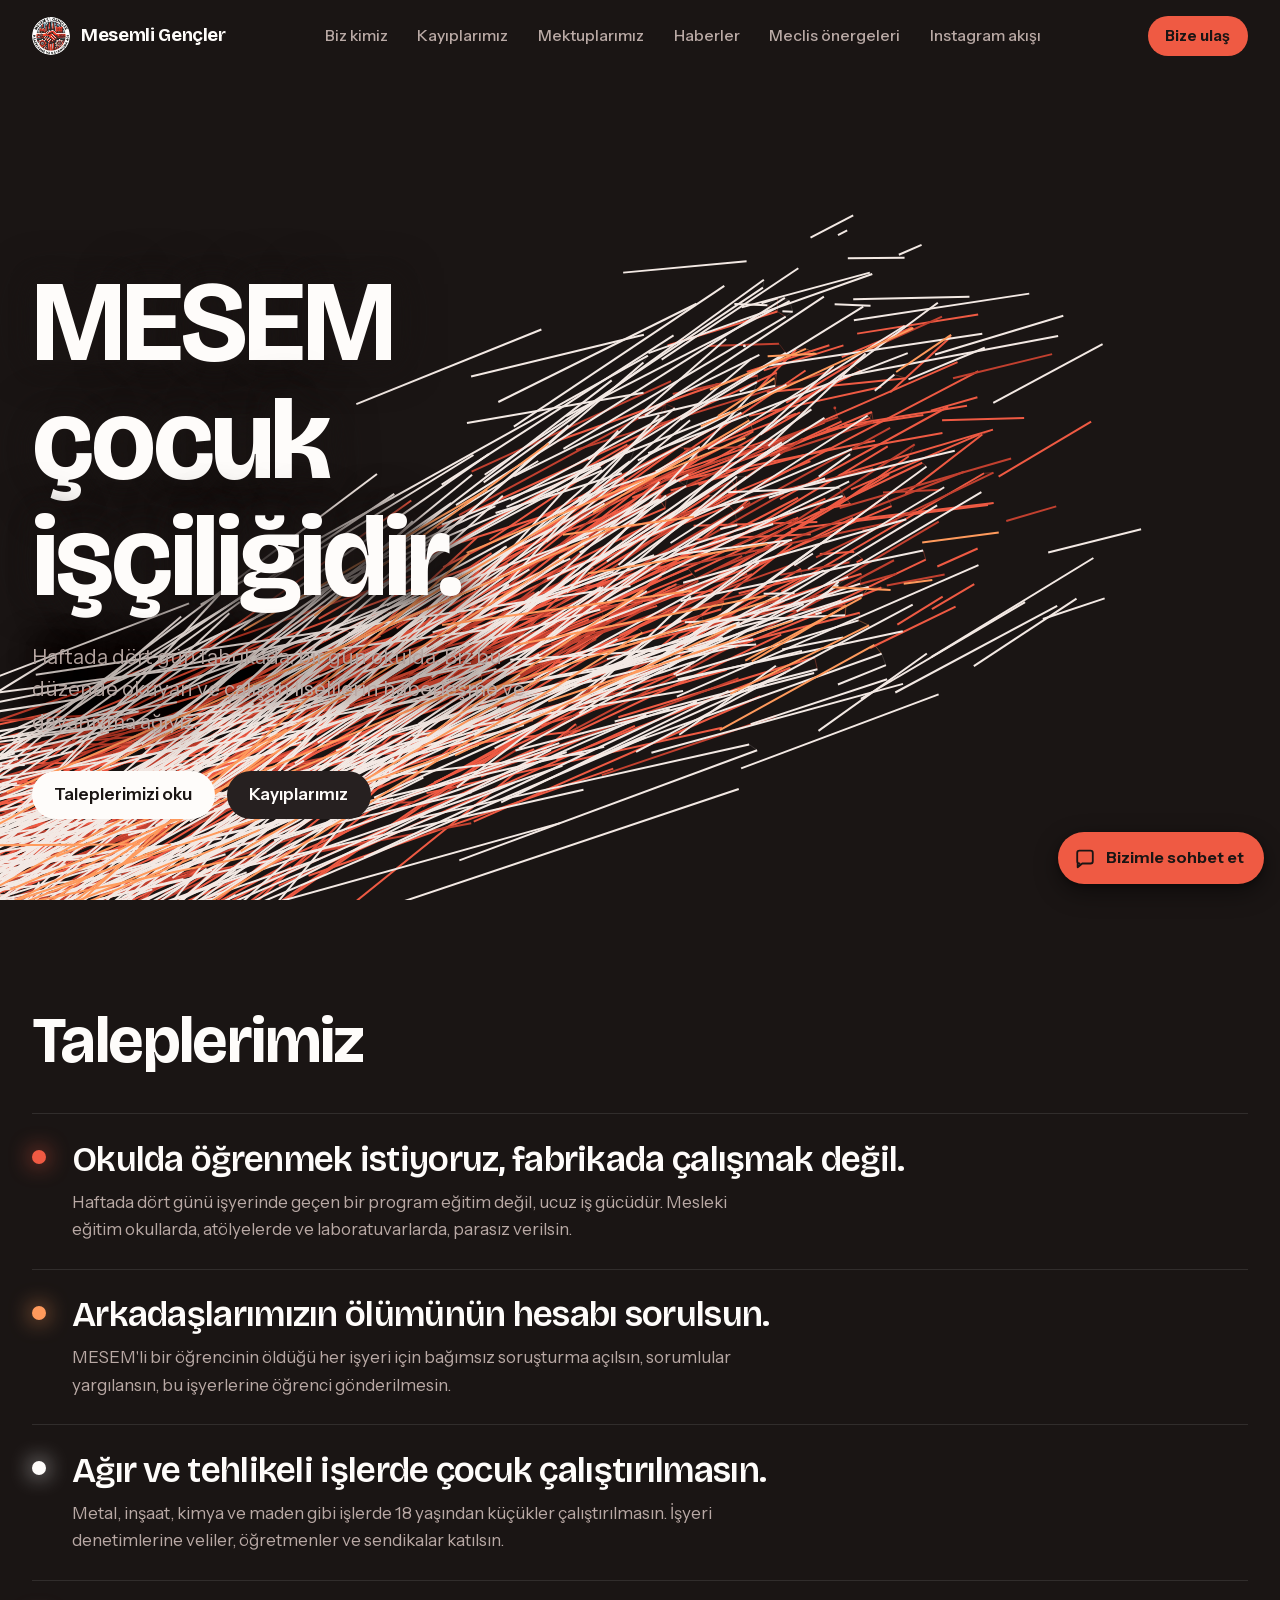
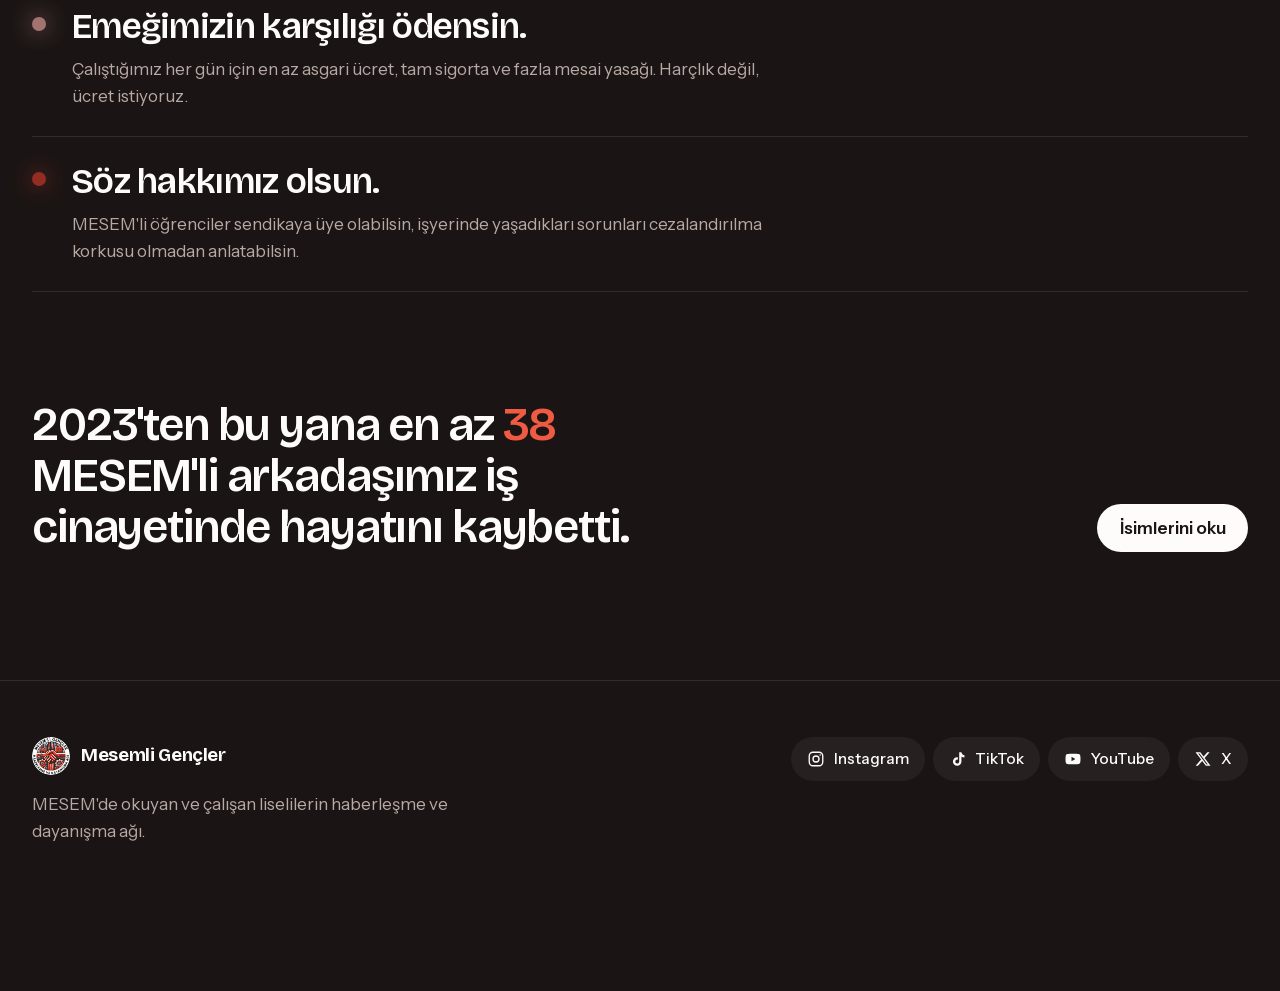
==== index.html @ e4f3b1f0 "feat: Mesemli Gençler kampanya sitesi ilk sürüm Co-Authored-By: Claude Sonnet 5.5 <noreply@anthropic" ====
<!doctype html>
<html lang="tr">
<head>
  <meta charset="utf-8">
  <meta name="viewport" content="width=device-width, initial-scale=1">
  <title>Mesemli Gençler</title>
  <meta name="description" content="MESEM çocuk işçiliğidir. MESEM'de okuyan ve çalışan liselilerin haberleşme ve dayanışma ağı.">
  <meta name="theme-color" content="#1a1514">
  <link rel="icon" href="assets/logo/profile.jpg">
  <link rel="stylesheet" href="css/site.css?v=202611180322">

  <!--meta-->
  <link rel="canonical" href="https://voltran.space/mesemli-gencler/">
  <meta property="og:type" content="website">
  <meta property="og:locale" content="tr_TR">
  <meta property="og:site_name" content="Mesemli Gençler">
  <meta property="og:title" content="Mesemli Gençler">
  <meta property="og:description" content="MESEM çocuk işçiliğidir. MESEM&#x27;de okuyan ve çalışan liselilerin haberleşme ve dayanışma ağı.">
  <meta property="og:url" content="https://voltran.space/mesemli-gencler/">
  <meta property="og:image" content="https://voltran.space/mesemli-gencler/og.jpg">
  <meta property="og:image:width" content="1200">
  <meta property="og:image:height" content="630">
  <meta property="og:image:alt" content="Mesemli Gençler: MESEM çocuk işçiliğidir.">
  <meta name="twitter:card" content="summary_large_image">
  <link rel="stylesheet" href="css/bot.css?v=202611180322">
  <!--/meta-->
</head>
<body data-page="home">
  <!--header-->
  <header class="site-header">
    <div class="wrap site-header__inner">
      <a class="brand" href="./"><img src="assets/logo/profile.jpg" alt="" width="38" height="38">Mesemli Gençler</a>
      <nav class="nav" aria-label="Ana menü"><a href="biz-kimiz.html">Biz kimiz</a><a href="kayiplar.html">Kayıplarımız</a><a href="mektuplar.html">Mektuplarımız</a><a href="haberler.html">Haberler</a><a href="onergeler.html">Meclis önergeleri</a><a href="akis.html">Instagram akışı</a></nav>
      <div class="header-actions">
        <a class="nav-cta" href="iletisim.html">Bize ulaş</a>
        
        <button class="menu-btn" type="button" aria-expanded="false" aria-controls="mobile-menu" aria-label="Menüyü aç"><span></span><span></span><span></span></button>
      </div>
    </div>
  </header>
  <div class="mobile-menu" id="mobile-menu">
    <nav aria-label="Mobil menü"><a href="./" aria-current="page">Talepler</a><a href="biz-kimiz.html">Biz kimiz</a><a href="kayiplar.html">Kayıplarımız</a><a href="mektuplar.html">Mektuplarımız</a><a href="haberler.html">Haberler</a><a href="onergeler.html">Meclis önergeleri</a><a href="akis.html">Instagram akışı</a></nav>
    <a class="mobile-menu__cta" href="iletisim.html">Bize ulaş</a>
    <div class="social"><a href="https://www.instagram.com/mesemligencler/" target="_blank" rel="noopener"><svg viewBox="0 0 24 24" fill="none" stroke="currentColor" stroke-width="1.8" aria-hidden="true"><rect x="3" y="3" width="18" height="18" rx="5"/><circle cx="12" cy="12" r="4"/><circle cx="17.5" cy="6.5" r="1" fill="currentColor" stroke="none"/></svg><span>Instagram</span></a><a href="https://www.tiktok.com/@mesemligencler" target="_blank" rel="noopener"><svg viewBox="0 0 24 24" fill="currentColor" aria-hidden="true"><path d="M16.6 3c.4 2.2 1.8 3.7 4 4v3.1c-1.5 0-2.9-.4-4-1.1v6.3a5.7 5.7 0 1 1-5.7-5.7c.3 0 .6 0 .9.1v3.2a2.6 2.6 0 1 0 1.8 2.4V3h3Z"/></svg><span>TikTok</span></a><a href="https://www.youtube.com/@MESEMliGencler2024" target="_blank" rel="noopener"><svg viewBox="0 0 24 24" fill="currentColor" aria-hidden="true"><path d="M21.6 7.2a2.5 2.5 0 0 0-1.8-1.8C18.2 5 12 5 12 5s-6.2 0-7.8.4A2.5 2.5 0 0 0 2.4 7.2C2 8.8 2 12 2 12s0 3.2.4 4.8a2.5 2.5 0 0 0 1.8 1.8C5.8 19 12 19 12 19s6.2 0 7.8-.4a2.5 2.5 0 0 0 1.8-1.8c.4-1.6.4-4.8.4-4.8s0-3.2-.4-4.8ZM10 15V9l5.2 3L10 15Z"/></svg><span>YouTube</span></a><a href="https://x.com/isigmeclisi" target="_blank" rel="noopener"><svg viewBox="0 0 24 24" fill="currentColor" aria-hidden="true"><path d="M17.8 3h3.1l-6.8 7.7L22 21h-6.2l-4.9-6.3L5.3 21H2.2l7.3-8.3L2 3h6.4l4.4 5.8L17.8 3Zm-1.1 16.2h1.7L7.4 4.7H5.6l11.1 14.5Z"/></svg><span>X</span></a></div>
  </div>
  <!--/header-->

  <main>
    <section class="hero" aria-labelledby="hero-title">
      <canvas data-network aria-hidden="true"></canvas>
      <div class="wrap hero__content">
        <h1 id="hero-title">MESEM çocuk işçiliğidir.</h1>
        <p class="hero__lead">Haftada dört gün fabrikada, bir gün okulda. Biz bu düzende okuyan ve çalışan liselilerin haberleşme ve dayanışma ağıyız.</p>
        <div class="hero__actions">
          <a class="btn" href="#talepler">Taleplerimizi oku</a>
          <a class="btn btn--ghost" href="kayiplar.html">Kayıplarımız</a>
        </div>
      </div>
    </section>

    <section class="section" id="talepler" aria-labelledby="talepler-title">
      <div class="wrap">
        <h2 id="talepler-title">Taleplerimiz</h2>
        <ul class="demands">
          <li style="--dot: var(--c1)">
            <span class="dot" aria-hidden="true"></span>
            <div>
              <strong>Okulda öğrenmek istiyoruz, fabrikada çalışmak değil.</strong>
              <p>Haftada dört günü işyerinde geçen bir program eğitim değil, ucuz iş gücüdür. Mesleki eğitim okullarda, atölyelerde ve laboratuvarlarda, parasız verilsin.</p>
            </div>
          </li>
          <li style="--dot: var(--c3)">
            <span class="dot" aria-hidden="true"></span>
            <div>
              <strong>Arkadaşlarımızın ölümünün hesabı sorulsun.</strong>
              <p>MESEM'li bir öğrencinin öldüğü her işyeri için bağımsız soruşturma açılsın, sorumlular yargılansın, bu işyerlerine öğrenci gönderilmesin.</p>
            </div>
          </li>
          <li style="--dot: var(--ink)">
            <span class="dot" aria-hidden="true"></span>
            <div>
              <strong>Ağır ve tehlikeli işlerde çocuk çalıştırılmasın.</strong>
              <p>Metal, inşaat, kimya ve maden gibi işlerde 18 yaşından küçükler çalıştırılmasın. İşyeri denetimlerine veliler, öğretmenler ve sendikalar katılsın.</p>
            </div>
          </li>
          <li style="--dot: var(--c4)">
            <span class="dot" aria-hidden="true"></span>
            <div>
              <strong>Emeğimizin karşılığı ödensin.</strong>
              <p>Çalıştığımız her gün için en az asgari ücret, tam sigorta ve fazla mesai yasağı. Harçlık değil, ücret istiyoruz.</p>
            </div>
          </li>
          <li style="--dot: var(--c2)">
            <span class="dot" aria-hidden="true"></span>
            <div>
              <strong>Söz hakkımız olsun.</strong>
              <p>MESEM'li öğrenciler sendikaya üye olabilsin, işyerinde yaşadıkları sorunları cezalandırılma korkusu olmadan anlatabilsin.</p>
            </div>
          </li>
        </ul>
      </div>
    </section>

    <section class="section" aria-label="Hayatını kaybedenler">
      <div class="wrap toll">
        <p data-toll>MESEM'de okurken iş cinayetinde hayatını kaybeden arkadaşlarımızı unutmuyoruz.</p>
        <a class="btn" href="kayiplar.html">İsimlerini oku</a>
      </div>
    </section>
  </main>
  <!--footer-->
  <footer class="site-footer">
    <div class="wrap">
      <div class="site-footer__top">
        <div class="site-footer__brand">
          <a class="brand" href="./"><img src="assets/logo/profile.jpg" alt="" width="38" height="38">Mesemli Gençler</a>
          <p>MESEM'de okuyan ve çalışan liselilerin haberleşme ve dayanışma ağı.</p>
        </div>
        <div class="social"><a href="https://www.instagram.com/mesemligencler/" target="_blank" rel="noopener"><svg viewBox="0 0 24 24" fill="none" stroke="currentColor" stroke-width="1.8" aria-hidden="true"><rect x="3" y="3" width="18" height="18" rx="5"/><circle cx="12" cy="12" r="4"/><circle cx="17.5" cy="6.5" r="1" fill="currentColor" stroke="none"/></svg><span>Instagram</span></a><a href="https://www.tiktok.com/@mesemligencler" target="_blank" rel="noopener"><svg viewBox="0 0 24 24" fill="currentColor" aria-hidden="true"><path d="M16.6 3c.4 2.2 1.8 3.7 4 4v3.1c-1.5 0-2.9-.4-4-1.1v6.3a5.7 5.7 0 1 1-5.7-5.7c.3 0 .6 0 .9.1v3.2a2.6 2.6 0 1 0 1.8 2.4V3h3Z"/></svg><span>TikTok</span></a><a href="https://www.youtube.com/@MESEMliGencler2024" target="_blank" rel="noopener"><svg viewBox="0 0 24 24" fill="currentColor" aria-hidden="true"><path d="M21.6 7.2a2.5 2.5 0 0 0-1.8-1.8C18.2 5 12 5 12 5s-6.2 0-7.8.4A2.5 2.5 0 0 0 2.4 7.2C2 8.8 2 12 2 12s0 3.2.4 4.8a2.5 2.5 0 0 0 1.8 1.8C5.8 19 12 19 12 19s6.2 0 7.8-.4a2.5 2.5 0 0 0 1.8-1.8c.4-1.6.4-4.8.4-4.8s0-3.2-.4-4.8ZM10 15V9l5.2 3L10 15Z"/></svg><span>YouTube</span></a><a href="https://x.com/isigmeclisi" target="_blank" rel="noopener"><svg viewBox="0 0 24 24" fill="currentColor" aria-hidden="true"><path d="M17.8 3h3.1l-6.8 7.7L22 21h-6.2l-4.9-6.3L5.3 21H2.2l7.3-8.3L2 3h6.4l4.4 5.8L17.8 3Zm-1.1 16.2h1.7L7.4 4.7H5.6l11.1 14.5Z"/></svg><span>X</span></a></div>
      </div>
    </div>
  </footer>
  <!--/footer-->


  <script src="js/data.js?v=202611180322"></script>
  <script src="js/logo-points.js?v=202611180322"></script>
  <script src="js/common.js?v=202611180322"></script>
  <script src="js/network.js?v=202611180322"></script>
  <script src="js/pages/home.js?v=202611180322"></script>

  <!--bot-->
  <script src="js/reveal.js?v=202611180322"></script>
  <script src="js/bot-tree.js?v=202611180322"></script>
  <script src="js/bot.js?v=202611180322"></script>
  <!--/bot-->
</body>
</html>
---- css/site.css ----
/* Mesemli Gençler — site stilleri. Renkler logo paletinden (tokens.css). */
@import url("tokens.css?v=202611180322");

*,
*::before,
*::after { box-sizing: border-box; }

html { -webkit-text-size-adjust: 100%; scroll-behavior: smooth; }
@media (prefers-reduced-motion: reduce) { html { scroll-behavior: auto; } }

body {
  margin: 0;
  background: var(--bg);
  color: var(--ink);
  font-family: var(--font-body);
  font-size: 1.0625rem;
  line-height: 1.6;
  -webkit-font-smoothing: antialiased;
  text-rendering: optimizeLegibility;
}

img { max-width: 100%; display: block; }
a { color: inherit; text-decoration-color: var(--line-strong); text-underline-offset: 0.2em; }
a:hover { text-decoration-color: currentColor; }
:focus-visible { outline: 2px solid var(--c1); outline-offset: 3px; border-radius: 4px; }

h1, h2, h3 {
  font-family: var(--font-display);
  font-weight: 700;
  line-height: 1.02;
  letter-spacing: -0.025em;
  margin: 0;
  text-wrap: balance;
}
p { margin: 0 0 1em; text-wrap: pretty; }

.wrap { width: min(100% - 2rem, var(--max)); margin-inline: auto; }
.wrap--text { width: min(100% - 2rem, 44rem); margin-inline: auto; }
.visually-hidden {
  position: absolute; width: 1px; height: 1px; overflow: hidden;
  clip-path: inset(50%); white-space: nowrap;
}
::selection { background: color-mix(in oklab, var(--c1) 70%, transparent); color: #fff; }
html { scrollbar-color: var(--surface-2) var(--bg); }

/* ---------- Header ---------- */
.site-header {
  position: fixed; inset: 0 0 auto 0; z-index: 50;
  transition: background-color .3s ease, border-color .3s ease;
  border-bottom: 1px solid transparent;
}
.site-header.is-scrolled {
  background: color-mix(in oklab, var(--bg) 82%, transparent);
  backdrop-filter: blur(14px) saturate(140%);
  -webkit-backdrop-filter: blur(14px) saturate(140%);
  border-bottom-color: var(--line);
}
.site-header__inner {
  display: flex; align-items: center; justify-content: space-between;
  height: var(--header-h); gap: 1.5rem;
}
.brand {
  display: flex; align-items: center; gap: .7rem;
  text-decoration: none; font-family: var(--font-display);
  font-weight: 700; font-size: 1.15rem; letter-spacing: -0.02em;
}
.brand img { width: 38px; height: 38px; border-radius: 50%; }

.nav { display: flex; gap: .25rem; }
.brand, .nav a, .nav-cta { white-space: nowrap; }
.nav a {
  text-decoration: none; font-weight: 500; font-size: .98rem;
  padding: .5rem .8rem; border-radius: 999px; color: var(--muted);
  transition: color .2s ease, background-color .2s ease;
}
.nav a:hover { color: var(--ink); background: var(--surface); }
.nav a[aria-current="page"] { color: var(--ink); background: var(--surface-2); }

.header-actions { display: flex; align-items: center; gap: .5rem; }
.nav-cta {
  display: inline-flex; align-items: center; min-height: 40px; padding: 0 1.1rem; margin-left: .5rem; border-radius: 999px;
  background: var(--c1); color: #1a1514; font-weight: 650; font-size: .95rem; text-decoration: none;
  transition: background-color .2s ease, transform .15s ease;
}
.nav-cta:hover { background: #ff7058; transform: translateY(-1px); }
.nav-cta[aria-current="page"] { background: var(--ink); }
.mobile-menu__cta {
  display: flex; align-items: center; justify-content: center; min-height: 56px; margin: 2.25rem 0 0; border-radius: 999px;
  background: var(--c1); color: #1a1514; font-weight: 650; font-size: 1.1rem; text-decoration: none;
}
.menu-btn, .search-btn {
  display: none; width: 44px; height: 44px; border: 0; padding: 0;
  background: var(--surface); color: var(--ink); border-radius: 50%;
  cursor: pointer; position: relative;
}
.search-btn svg {
  position: absolute; inset: 0; margin: auto; width: 22px; height: 22px;
  fill: none; stroke: currentColor; stroke-width: 2; stroke-linecap: round; stroke-linejoin: round;
  transition: opacity .2s ease, rotate .3s cubic-bezier(.16, 1, .3, 1);
}
.search-btn__close { opacity: 0; rotate: -90deg; }
.search-btn[aria-expanded="true"] .search-btn__find { opacity: 0; rotate: 90deg; }
.search-btn[aria-expanded="true"] .search-btn__close { opacity: 1; rotate: 0deg; }
.menu-btn span {
  position: absolute; left: 13px; right: 13px; height: 2px; background: currentColor;
  border-radius: 2px; transition: transform .3s ease, opacity .2s ease;
}
.menu-btn span:nth-child(1) { top: 16px; }
.menu-btn span:nth-child(2) { top: 21px; }
.menu-btn span:nth-child(3) { top: 26px; }
.menu-open .menu-btn span:nth-child(1) { transform: translateY(5px) rotate(45deg); }
.menu-open .menu-btn span:nth-child(2) { opacity: 0; }
.menu-open .menu-btn span:nth-child(3) { transform: translateY(-5px) rotate(-45deg); }

.mobile-menu {
  position: fixed; inset: 0; z-index: 40; background: var(--bg);
  padding: calc(var(--header-h) + 2rem) 1.25rem calc(1.5rem + env(safe-area-inset-bottom));
  display: flex; flex-direction: column; justify-content: flex-start; overflow-y: auto;
  opacity: 0; visibility: hidden; transition: opacity .25s ease, visibility .25s;
}
.menu-open .mobile-menu { opacity: 1; visibility: visible; }
.mobile-menu nav { display: flex; flex-direction: column; }
.mobile-menu nav a {
  font-family: var(--font-display); font-weight: 700; font-size: clamp(2rem, 10vw, 3rem);
  letter-spacing: -0.03em; text-decoration: none; padding: .2rem 0; line-height: 1.15;
}
.mobile-menu nav a[aria-current="page"] { color: var(--c1); }
/* Menünün altında sosyal medya düğmeleri: ortalı ve daha küçük */
.mobile-menu .social { margin-top: auto; padding-top: 2rem; justify-content: center; gap: .4rem .3rem; }
.mobile-menu .social a { min-height: 38px; padding: 0 .6rem; gap: .3rem; font-size: .78rem; }
.mobile-menu .social svg { width: 14px; height: 14px; }
body.menu-open { overflow: hidden; }

@media (max-width: 1160px) {
  .nav, .nav-cta { display: none; }
  .menu-btn, .search-btn { display: block; }
}

/* ---------- Social ---------- */
.social { display: flex; gap: .5rem; flex-wrap: wrap; }
.social a {
  display: inline-flex; align-items: center; gap: .55rem; text-decoration: none;
  min-height: 44px; padding: 0 1rem; border-radius: 999px; background: var(--surface);
  font-weight: 500; font-size: .95rem; transition: background-color .2s ease;
}
.social a:hover { background: var(--surface-2); }
.social svg { width: 18px; height: 18px; flex: none; }

/* ---------- Footer ---------- */
/* Altta, sabit sohbet düğmesinin (52px + kenar boşlukları) altında kalan sosyal medya düğmeleri için pay bırakılır */
.site-footer { border-top: 1px solid var(--line); margin-top: 8rem; padding: 3.5rem 0 calc(2.5rem + 5.5rem + env(safe-area-inset-bottom)); }
.site-footer__top { display: flex; justify-content: space-between; align-items: flex-start; gap: 2rem; flex-wrap: wrap; }
.site-footer__brand { max-width: 26rem; }
.site-footer__brand p { color: var(--muted); margin-top: 1rem; }
.site-footer__bottom { margin-top: 3rem; color: var(--muted); font-size: .9rem; }

/* ---------- Hero (ana sayfa) ---------- */
.hero { position: relative; min-height: 100svh; display: grid; align-items: end; overflow: hidden; }
.hero canvas { position: absolute; inset: 0; width: 100%; height: 100%; }
.hero__content { position: relative; padding-bottom: clamp(3rem, 9vh, 6rem); pointer-events: none; }
.hero__content a { pointer-events: auto; }
.hero h1 { font-size: clamp(3rem, 9vw, 8rem); max-width: 10ch; }
/* Ağ başlığın arkasından geçerken okunurluğu korur */
.hero h1, .hero__lead { text-shadow: 0 0 24px var(--bg), 0 0 48px var(--bg); }
.hero__lead { margin-top: 1.5rem; max-width: 34rem; font-size: clamp(1.05rem, 1.6vw, 1.3rem); color: var(--muted); }
.hero__actions { margin-top: 2rem; display: flex; gap: .75rem; flex-wrap: wrap; }

.btn {
  display: inline-flex; align-items: center; justify-content: center; gap: .5rem;
  min-height: 48px; padding: 0 1.4rem; border-radius: 999px; font-weight: 600;
  text-decoration: none; background: var(--ink); color: var(--bg);
  transition: transform .15s ease, background-color .2s ease;
}
.btn:hover { transform: translateY(-1px); }
.btn:active { transform: translateY(0); }
.btn--ghost { background: var(--surface); color: var(--ink); }
.btn--ghost:hover { background: var(--surface-2); }

/* ---------- Talepler ---------- */
.section { padding-top: clamp(5rem, 12vh, 9rem); }
.section > .wrap > h2 { font-size: clamp(2.2rem, 5vw, 4rem); margin-bottom: 2.5rem; }

.demands { list-style: none; margin: 0; padding: 0; }
.demands li {
  display: grid; grid-template-columns: 1.25rem minmax(0, 1fr); gap: 1.25rem;
  padding: 1.6rem 0; border-top: 1px solid var(--line);
}
.demands li:last-child { border-bottom: 1px solid var(--line); }
.demands .dot { width: 14px; height: 14px; border-radius: 50%; margin-top: .6em; background: var(--dot); box-shadow: 0 0 22px var(--dot); }
.demands strong {
  display: block; font-family: var(--font-display); font-weight: 600;
  font-size: clamp(1.4rem, 2.8vw, 2.2rem); line-height: 1.12; letter-spacing: -0.02em;
}
.demands p { margin: .6rem 0 0; color: var(--muted); max-width: 44rem; }

.toll {
  display: grid; grid-template-columns: minmax(0, 1fr) auto; gap: 2rem; align-items: end;
}
.toll p { font-family: var(--font-display); font-weight: 600; font-size: clamp(1.6rem, 3.6vw, 3rem); line-height: 1.1; letter-spacing: -0.025em; margin: 0; max-width: 22ch; }
.toll .n { color: var(--c1); }
@media (max-width: 700px) { .toll { grid-template-columns: 1fr; } }

/* ---------- Alt sayfa başlığı ---------- */
.page-head { padding-top: calc(var(--header-h) + clamp(3rem, 10vh, 6rem)); padding-bottom: 2.5rem; }
.page-head h1 { font-size: clamp(2.8rem, 7.5vw, 6rem); max-width: 14ch; }
.page-head p { margin-top: 1.25rem; color: var(--muted); max-width: 40rem; font-size: 1.15rem; }

/* ---------- Filtreler ---------- */
.filters { display: flex; flex-wrap: wrap; gap: .5rem; margin-bottom: 1.5rem; }
.chip {
  border: 0; cursor: pointer; font: inherit; font-size: .95rem; font-weight: 500;
  min-height: 40px; padding: 0 1rem; border-radius: 999px; background: var(--surface); color: var(--muted);
  transition: background-color .2s ease, color .2s ease;
}
.chip:hover { color: var(--ink); }
.chip[aria-pressed="true"] { background: var(--ink); color: var(--bg); }
.search {
  width: 100%; max-width: 26rem; min-height: 48px; padding: 0 1.1rem; margin-bottom: 1rem;
  border-radius: 999px; border: 1px solid var(--line-strong); background: transparent; color: var(--ink); font: inherit;
}
.search::placeholder { color: var(--muted); }
.count { color: var(--muted); font-size: .95rem; margin-bottom: 1rem; }

/* ---------- Kayıplar ---------- */
.year { display: grid; grid-template-columns: 10rem minmax(0, 1fr); gap: 2rem; padding: 3rem 0; border-top: 1px solid var(--line); }
.year h2 { font-size: clamp(2.5rem, 5vw, 4rem); margin: 0; color: var(--muted); }
.year__count { color: var(--muted); font-size: .95rem; margin-top: .5rem; line-height: 1.5; }
.year__count span { display: block; white-space: nowrap; }
.names { display: flex; flex-wrap: wrap; gap: .3rem .55rem; list-style: none; margin: 0; padding: 0; align-content: flex-start; }
.name {
  font: inherit; font-size: clamp(1rem, 1.6vw, 1.15rem); font-weight: 500; line-height: 1.35;
  color: var(--ink); opacity: .82; background: none; border: 0; padding: .15rem .25rem;
  cursor: pointer; border-radius: 6px; text-align: left; display: inline-flex; align-items: center; gap: .4rem;
  transition: color .15s ease, opacity .15s ease;
}
.name:hover, .name[aria-expanded="true"] { opacity: 1; color: var(--c1); }
.name__mesem { width: 7px; height: 7px; border-radius: 50%; background: var(--c1); flex: none; }
.legend { display: inline-flex; align-items: center; gap: .5rem; }
.legend .name__mesem { display: inline-block; }
.name-detail { flex-basis: 100%; background: var(--surface); border-radius: 14px; padding: 1.1rem 1.25rem; margin: .4rem 0 .8rem; color: var(--muted); }
.name-detail b { color: var(--ink); }
@media (max-width: 700px) { .year { grid-template-columns: minmax(0, 1fr); gap: 1rem; } }

/* ---------- Metin sayfası ---------- */
.prose { font-size: 1.15rem; }
.prose p { margin-bottom: 1.3em; }
.prose h2 { font-size: clamp(1.7rem, 3vw, 2.3rem); margin: 2.2em 0 .8em; }
.prose .big { font-family: var(--font-display); font-weight: 600; font-size: clamp(1.5rem, 3vw, 2.1rem); line-height: 1.2; letter-spacing: -0.02em; }

.empty { color: var(--muted); padding: 2rem 0; }

@media (prefers-reduced-motion: reduce) {
  *, *::before, *::after { transition-duration: .01ms !important; animation-duration: .01ms !important; }
}

/* ---------- Kaydırınca beliren öğeler (js/reveal.js) ---------- */
.reveal {
  opacity: 0; transform: translateY(26px);
  transition: opacity .75s cubic-bezier(.16, 1, .3, 1), transform .75s cubic-bezier(.16, 1, .3, 1);
  transition-delay: var(--reveal-delay, 0ms);
}
.reveal--scale { transform: translateY(14px) scale(.96); }
.reveal.is-in { opacity: 1; transform: none; }
@media (prefers-reduced-motion: reduce) {
  .reveal { opacity: 1; transform: none; transition: none; }
}
---- css/bot.css ----
/* Sohbet botu: sağ altta sabit düğme ve sohbet paneli. Dar ekranda panel tam ekran açılır. */

.bot { --bot-radius: 18px; }

.bot-launch {
  position: fixed; right: max(1rem, env(safe-area-inset-right)); bottom: max(1rem, env(safe-area-inset-bottom)); z-index: 45;
  display: inline-flex; align-items: center; gap: .6rem; min-height: 52px; padding: 0 1.25rem 0 1rem;
  border: 0; border-radius: 999px; cursor: pointer; font: inherit; font-weight: 650; font-size: 1rem;
  background: var(--c1); color: #1a1514;
  box-shadow: 0 8px 24px rgb(0 0 0 / .45), 0 2px 6px rgb(0 0 0 / .3);
  transition: transform .2s cubic-bezier(.16, 1, .3, 1), background-color .2s ease;
}
.bot-launch:hover { transform: translateY(-2px); background: #ff7058; }
.bot-launch:active { transform: translateY(0); }
.bot-launch svg { width: 22px; height: 22px; fill: none; stroke: currentColor; stroke-width: 2; stroke-linejoin: round; flex: none; }
.bot.is-open .bot-launch, .menu-open .bot-launch { display: none; }

.bot-panel {
  position: fixed; right: max(1rem, env(safe-area-inset-right)); bottom: max(1rem, env(safe-area-inset-bottom)); z-index: 60;
  width: min(23.5rem, calc(100vw - 2rem)); height: min(40rem, calc(100dvh - 2rem));
  display: flex; flex-direction: column; overflow: hidden;
  background: var(--bg); color: var(--ink); border: 1px solid var(--line-strong); border-radius: var(--bot-radius);
  box-shadow: 0 24px 60px rgb(0 0 0 / .6), 0 4px 12px rgb(0 0 0 / .4);
}
.bot-panel[hidden] { display: none; }

.bot-panel__head {
  display: flex; align-items: center; gap: .6rem; padding: .7rem .75rem; flex: none;
  background: var(--surface); border-bottom: 1px solid var(--line);
}
.bot-panel__head img { border-radius: 50%; flex: none; }
.bot-panel__who { display: flex; flex-direction: column; line-height: 1.2; margin-right: auto; min-width: 0; }
.bot-panel__who b { font-weight: 650; font-size: .98rem; }
.bot-panel__who small { color: var(--muted); font-size: .8rem; }
.bot-icon {
  width: 40px; height: 40px; flex: none; display: grid; place-items: center; border: 0; padding: 0; cursor: pointer;
  background: none; color: var(--muted); border-radius: 50%; transition: background-color .15s ease, color .15s ease;
}
.bot-icon:hover:not(:disabled) { background: var(--surface-2); color: var(--ink); }
.bot-icon:disabled { opacity: .3; cursor: default; }
.bot-icon svg { width: 20px; height: 20px; fill: none; stroke: currentColor; stroke-width: 2; stroke-linecap: round; stroke-linejoin: round; }

.bot-log {
  flex: 1; overflow-y: auto; padding: 1rem .9rem .5rem; display: flex; flex-direction: column; gap: .5rem;
  overscroll-behavior: contain; scrollbar-width: thin; scrollbar-color: var(--surface-2) transparent;
}
.bot-log:focus-visible { outline: none; }

.bot-msg { max-width: 86%; padding: .6rem .85rem; border-radius: 16px; font-size: .98rem; line-height: 1.5; overflow-wrap: anywhere; animation: bot-in .25s cubic-bezier(.16, 1, .3, 1); }
.bot-msg--bot { align-self: flex-start; background: var(--surface-2); border-bottom-left-radius: 5px; }
.bot-msg--user { align-self: flex-end; background: var(--c1); color: #1a1514; font-weight: 550; border-bottom-right-radius: 5px; }
.bot-msg--card { max-width: 100%; width: 100%; background: var(--surface); border: 1px solid var(--line-strong); }
.bot-msg--links { background: none; padding: 0; display: flex; flex-wrap: wrap; gap: .4rem; max-width: 100%; }
.bot-msg--typing { display: inline-flex; gap: 4px; align-items: center; padding: .8rem .9rem; }
.bot-msg--typing span { width: 6px; height: 6px; border-radius: 50%; background: var(--muted); animation: bot-dot 1s infinite ease-in-out; }
.bot-msg--typing span:nth-child(2) { animation-delay: .15s; }
.bot-msg--typing span:nth-child(3) { animation-delay: .3s; }

.bot-summary ul { margin: 0; padding-left: 1.1rem; }
.bot-summary li { margin: .15rem 0; }
.bot-link {
  display: inline-flex; align-items: center; min-height: 40px; padding: 0 1rem; border-radius: 999px;
  background: var(--ink); color: var(--bg); font-weight: 600; font-size: .92rem; text-decoration: none;
}
.bot-link:hover { background: #fff; }

.bot-choices {
  flex: none; display: flex; flex-direction: column; gap: .4rem; padding: .6rem .9rem .9rem;
  max-height: 46%; overflow-y: auto; border-top: 1px solid var(--line); background: var(--bg);
}
.bot-choices:empty { display: none; }
.bot-choice {
  font: inherit; font-size: .96rem; font-weight: 550; text-align: left; line-height: 1.35; cursor: pointer;
  min-height: 44px; padding: .55rem .95rem; border-radius: 14px; color: var(--ink); background: transparent;
  border: 1px solid var(--line-strong); transition: background-color .15s ease, border-color .15s ease;
}
.bot-choice:hover { background: var(--surface-2); border-color: var(--muted); }
.bot-choice:focus-visible { outline: 2px solid var(--c1); outline-offset: 2px; }

@keyframes bot-in { from { opacity: 0; transform: translateY(6px); } }
@keyframes bot-dot { 0%, 80%, 100% { opacity: .3; transform: translateY(0); } 40% { opacity: 1; transform: translateY(-3px); } }

@media (max-width: 640px) {
  .bot-launch { padding: 0 1.1rem 0 .9rem; }
  .bot-panel { inset: 0; width: 100%; height: 100dvh; border: 0; border-radius: 0; }
  .bot-choices { max-height: 52%; }
  body.bot-open { overflow: hidden; }
}
@media (prefers-reduced-motion: reduce) {
  .bot-msg, .bot-msg--typing span { animation: none; }
}
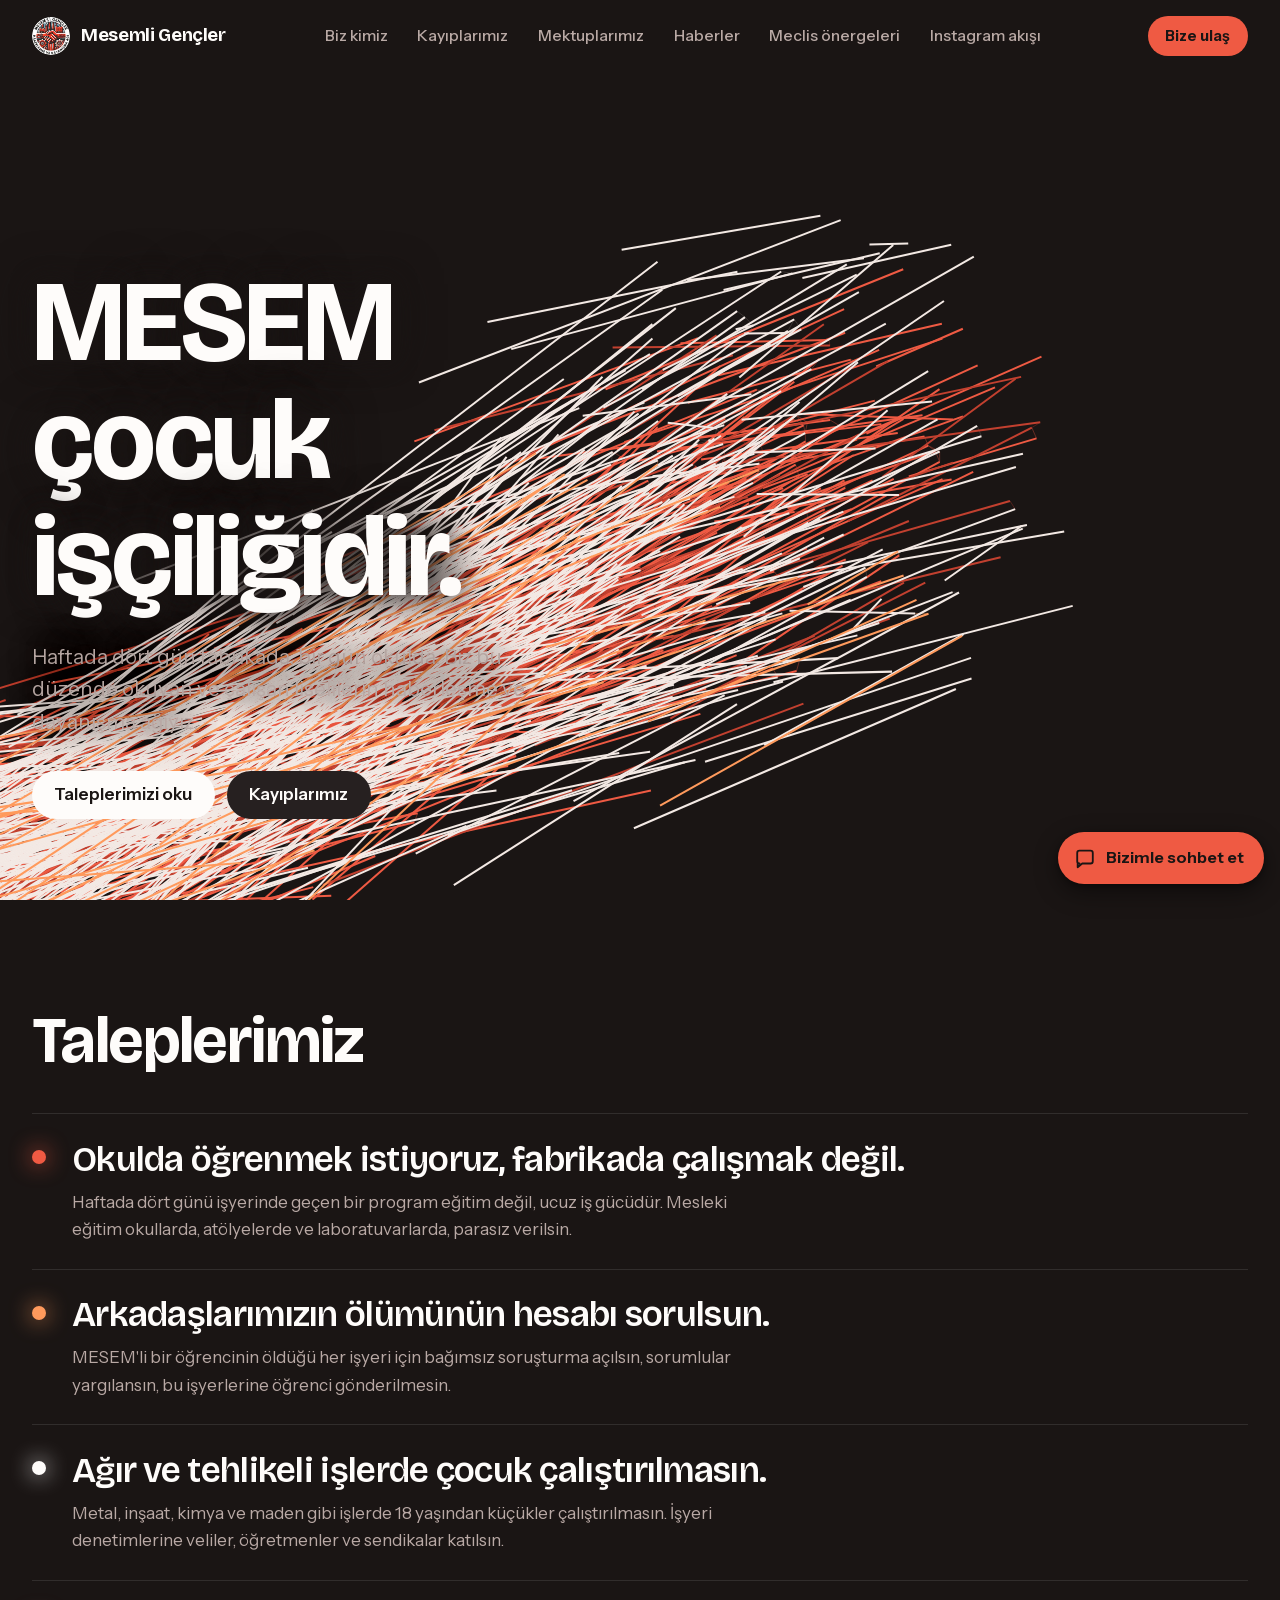
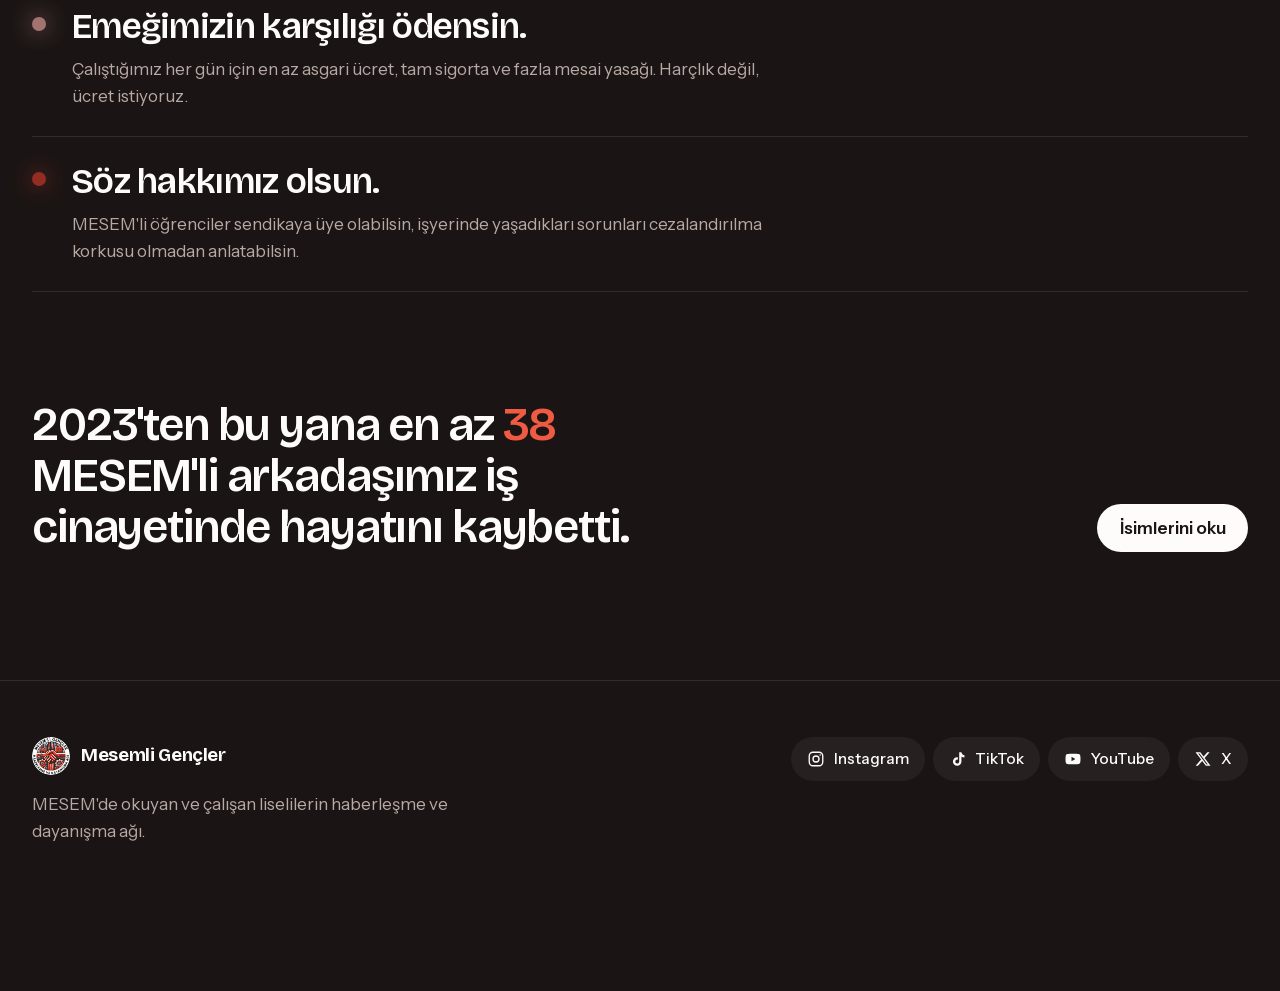
==== commit 261e822f: "feat(frontend,backend): replace contact form with social DM links (#1) * feat(frontend,backend): rep" ====
--- a/index.html
+++ b/index.html
@@ -41,7 +41,7 @@
   <div class="mobile-menu" id="mobile-menu">
     <nav aria-label="Mobil menü"><a href="./" aria-current="page">Talepler</a><a href="biz-kimiz.html">Biz kimiz</a><a href="kayiplar.html">Kayıplarımız</a><a href="mektuplar.html">Mektuplarımız</a><a href="haberler.html">Haberler</a><a href="onergeler.html">Meclis önergeleri</a><a href="akis.html">Instagram akışı</a></nav>
     <a class="mobile-menu__cta" href="iletisim.html">Bize ulaş</a>
-    <div class="social"><a href="https://www.instagram.com/mesemligencler/" target="_blank" rel="noopener"><svg viewBox="0 0 24 24" fill="none" stroke="currentColor" stroke-width="1.8" aria-hidden="true"><rect x="3" y="3" width="18" height="18" rx="5"/><circle cx="12" cy="12" r="4"/><circle cx="17.5" cy="6.5" r="1" fill="currentColor" stroke="none"/></svg><span>Instagram</span></a><a href="https://www.tiktok.com/@mesemligencler" target="_blank" rel="noopener"><svg viewBox="0 0 24 24" fill="currentColor" aria-hidden="true"><path d="M16.6 3c.4 2.2 1.8 3.7 4 4v3.1c-1.5 0-2.9-.4-4-1.1v6.3a5.7 5.7 0 1 1-5.7-5.7c.3 0 .6 0 .9.1v3.2a2.6 2.6 0 1 0 1.8 2.4V3h3Z"/></svg><span>TikTok</span></a><a href="https://www.youtube.com/@MESEMliGencler2024" target="_blank" rel="noopener"><svg viewBox="0 0 24 24" fill="currentColor" aria-hidden="true"><path d="M21.6 7.2a2.5 2.5 0 0 0-1.8-1.8C18.2 5 12 5 12 5s-6.2 0-7.8.4A2.5 2.5 0 0 0 2.4 7.2C2 8.8 2 12 2 12s0 3.2.4 4.8a2.5 2.5 0 0 0 1.8 1.8C5.8 19 12 19 12 19s6.2 0 7.8-.4a2.5 2.5 0 0 0 1.8-1.8c.4-1.6.4-4.8.4-4.8s0-3.2-.4-4.8ZM10 15V9l5.2 3L10 15Z"/></svg><span>YouTube</span></a><a href="https://x.com/isigmeclisi" target="_blank" rel="noopener"><svg viewBox="0 0 24 24" fill="currentColor" aria-hidden="true"><path d="M17.8 3h3.1l-6.8 7.7L22 21h-6.2l-4.9-6.3L5.3 21H2.2l7.3-8.3L2 3h6.4l4.4 5.8L17.8 3Zm-1.1 16.2h1.7L7.4 4.7H5.6l11.1 14.5Z"/></svg><span>X</span></a></div>
+    <div class="social"><a href="https://www.instagram.com/mesemligencler/" target="_blank" rel="noopener"><svg viewBox="0 0 24 24" fill="none" stroke="currentColor" stroke-width="1.8" aria-hidden="true"><rect x="3" y="3" width="18" height="18" rx="5"/><circle cx="12" cy="12" r="4"/><circle cx="17.5" cy="6.5" r="1" fill="currentColor" stroke="none"/></svg><span>Instagram</span></a><a href="https://www.tiktok.com/@mesemligencler" target="_blank" rel="noopener"><svg viewBox="0 0 24 24" fill="currentColor" aria-hidden="true"><path d="M16.6 3c.4 2.2 1.8 3.7 4 4v3.1c-1.5 0-2.9-.4-4-1.1v6.3a5.7 5.7 0 1 1-5.7-5.7c.3 0 .6 0 .9.1v3.2a2.6 2.6 0 1 0 1.8 2.4V3h3Z"/></svg><span>TikTok</span></a><a href="https://www.youtube.com/@MESEMliGencler2024" target="_blank" rel="noopener"><svg viewBox="0 0 24 24" fill="currentColor" aria-hidden="true"><path d="M21.6 7.2a2.5 2.5 0 0 0-1.8-1.8C18.2 5 12 5 12 5s-6.2 0-7.8.4A2.5 2.5 0 0 0 2.4 7.2C2 8.8 2 12 2 12s0 3.2.4 4.8a2.5 2.5 0 0 0 1.8 1.8C5.8 19 12 19 12 19s6.2 0 7.8-.4a2.5 2.5 0 0 0 1.8-1.8c.4-1.6.4-4.8.4-4.8s0-3.2-.4-4.8ZM10 15V9l5.2 3L10 15Z"/></svg><span>YouTube</span></a><a href="https://x.com/mesemligencler" target="_blank" rel="noopener"><svg viewBox="0 0 24 24" fill="currentColor" aria-hidden="true"><path d="M17.8 3h3.1l-6.8 7.7L22 21h-6.2l-4.9-6.3L5.3 21H2.2l7.3-8.3L2 3h6.4l4.4 5.8L17.8 3Zm-1.1 16.2h1.7L7.4 4.7H5.6l11.1 14.5Z"/></svg><span>X</span></a></div>
   </div>
   <!--/header-->
 
@@ -116,7 +116,7 @@
           <a class="brand" href="./"><img src="assets/logo/profile.jpg" alt="" width="38" height="38">Mesemli Gençler</a>
           <p>MESEM'de okuyan ve çalışan liselilerin haberleşme ve dayanışma ağı.</p>
         </div>
-        <div class="social"><a href="https://www.instagram.com/mesemligencler/" target="_blank" rel="noopener"><svg viewBox="0 0 24 24" fill="none" stroke="currentColor" stroke-width="1.8" aria-hidden="true"><rect x="3" y="3" width="18" height="18" rx="5"/><circle cx="12" cy="12" r="4"/><circle cx="17.5" cy="6.5" r="1" fill="currentColor" stroke="none"/></svg><span>Instagram</span></a><a href="https://www.tiktok.com/@mesemligencler" target="_blank" rel="noopener"><svg viewBox="0 0 24 24" fill="currentColor" aria-hidden="true"><path d="M16.6 3c.4 2.2 1.8 3.7 4 4v3.1c-1.5 0-2.9-.4-4-1.1v6.3a5.7 5.7 0 1 1-5.7-5.7c.3 0 .6 0 .9.1v3.2a2.6 2.6 0 1 0 1.8 2.4V3h3Z"/></svg><span>TikTok</span></a><a href="https://www.youtube.com/@MESEMliGencler2024" target="_blank" rel="noopener"><svg viewBox="0 0 24 24" fill="currentColor" aria-hidden="true"><path d="M21.6 7.2a2.5 2.5 0 0 0-1.8-1.8C18.2 5 12 5 12 5s-6.2 0-7.8.4A2.5 2.5 0 0 0 2.4 7.2C2 8.8 2 12 2 12s0 3.2.4 4.8a2.5 2.5 0 0 0 1.8 1.8C5.8 19 12 19 12 19s6.2 0 7.8-.4a2.5 2.5 0 0 0 1.8-1.8c.4-1.6.4-4.8.4-4.8s0-3.2-.4-4.8ZM10 15V9l5.2 3L10 15Z"/></svg><span>YouTube</span></a><a href="https://x.com/isigmeclisi" target="_blank" rel="noopener"><svg viewBox="0 0 24 24" fill="currentColor" aria-hidden="true"><path d="M17.8 3h3.1l-6.8 7.7L22 21h-6.2l-4.9-6.3L5.3 21H2.2l7.3-8.3L2 3h6.4l4.4 5.8L17.8 3Zm-1.1 16.2h1.7L7.4 4.7H5.6l11.1 14.5Z"/></svg><span>X</span></a></div>
+        <div class="social"><a href="https://www.instagram.com/mesemligencler/" target="_blank" rel="noopener"><svg viewBox="0 0 24 24" fill="none" stroke="currentColor" stroke-width="1.8" aria-hidden="true"><rect x="3" y="3" width="18" height="18" rx="5"/><circle cx="12" cy="12" r="4"/><circle cx="17.5" cy="6.5" r="1" fill="currentColor" stroke="none"/></svg><span>Instagram</span></a><a href="https://www.tiktok.com/@mesemligencler" target="_blank" rel="noopener"><svg viewBox="0 0 24 24" fill="currentColor" aria-hidden="true"><path d="M16.6 3c.4 2.2 1.8 3.7 4 4v3.1c-1.5 0-2.9-.4-4-1.1v6.3a5.7 5.7 0 1 1-5.7-5.7c.3 0 .6 0 .9.1v3.2a2.6 2.6 0 1 0 1.8 2.4V3h3Z"/></svg><span>TikTok</span></a><a href="https://www.youtube.com/@MESEMliGencler2024" target="_blank" rel="noopener"><svg viewBox="0 0 24 24" fill="currentColor" aria-hidden="true"><path d="M21.6 7.2a2.5 2.5 0 0 0-1.8-1.8C18.2 5 12 5 12 5s-6.2 0-7.8.4A2.5 2.5 0 0 0 2.4 7.2C2 8.8 2 12 2 12s0 3.2.4 4.8a2.5 2.5 0 0 0 1.8 1.8C5.8 19 12 19 12 19s6.2 0 7.8-.4a2.5 2.5 0 0 0 1.8-1.8c.4-1.6.4-4.8.4-4.8s0-3.2-.4-4.8ZM10 15V9l5.2 3L10 15Z"/></svg><span>YouTube</span></a><a href="https://x.com/mesemligencler" target="_blank" rel="noopener"><svg viewBox="0 0 24 24" fill="currentColor" aria-hidden="true"><path d="M17.8 3h3.1l-6.8 7.7L22 21h-6.2l-4.9-6.3L5.3 21H2.2l7.3-8.3L2 3h6.4l4.4 5.8L17.8 3Zm-1.1 16.2h1.7L7.4 4.7H5.6l11.1 14.5Z"/></svg><span>X</span></a></div>
       </div>
     </div>
   </footer>
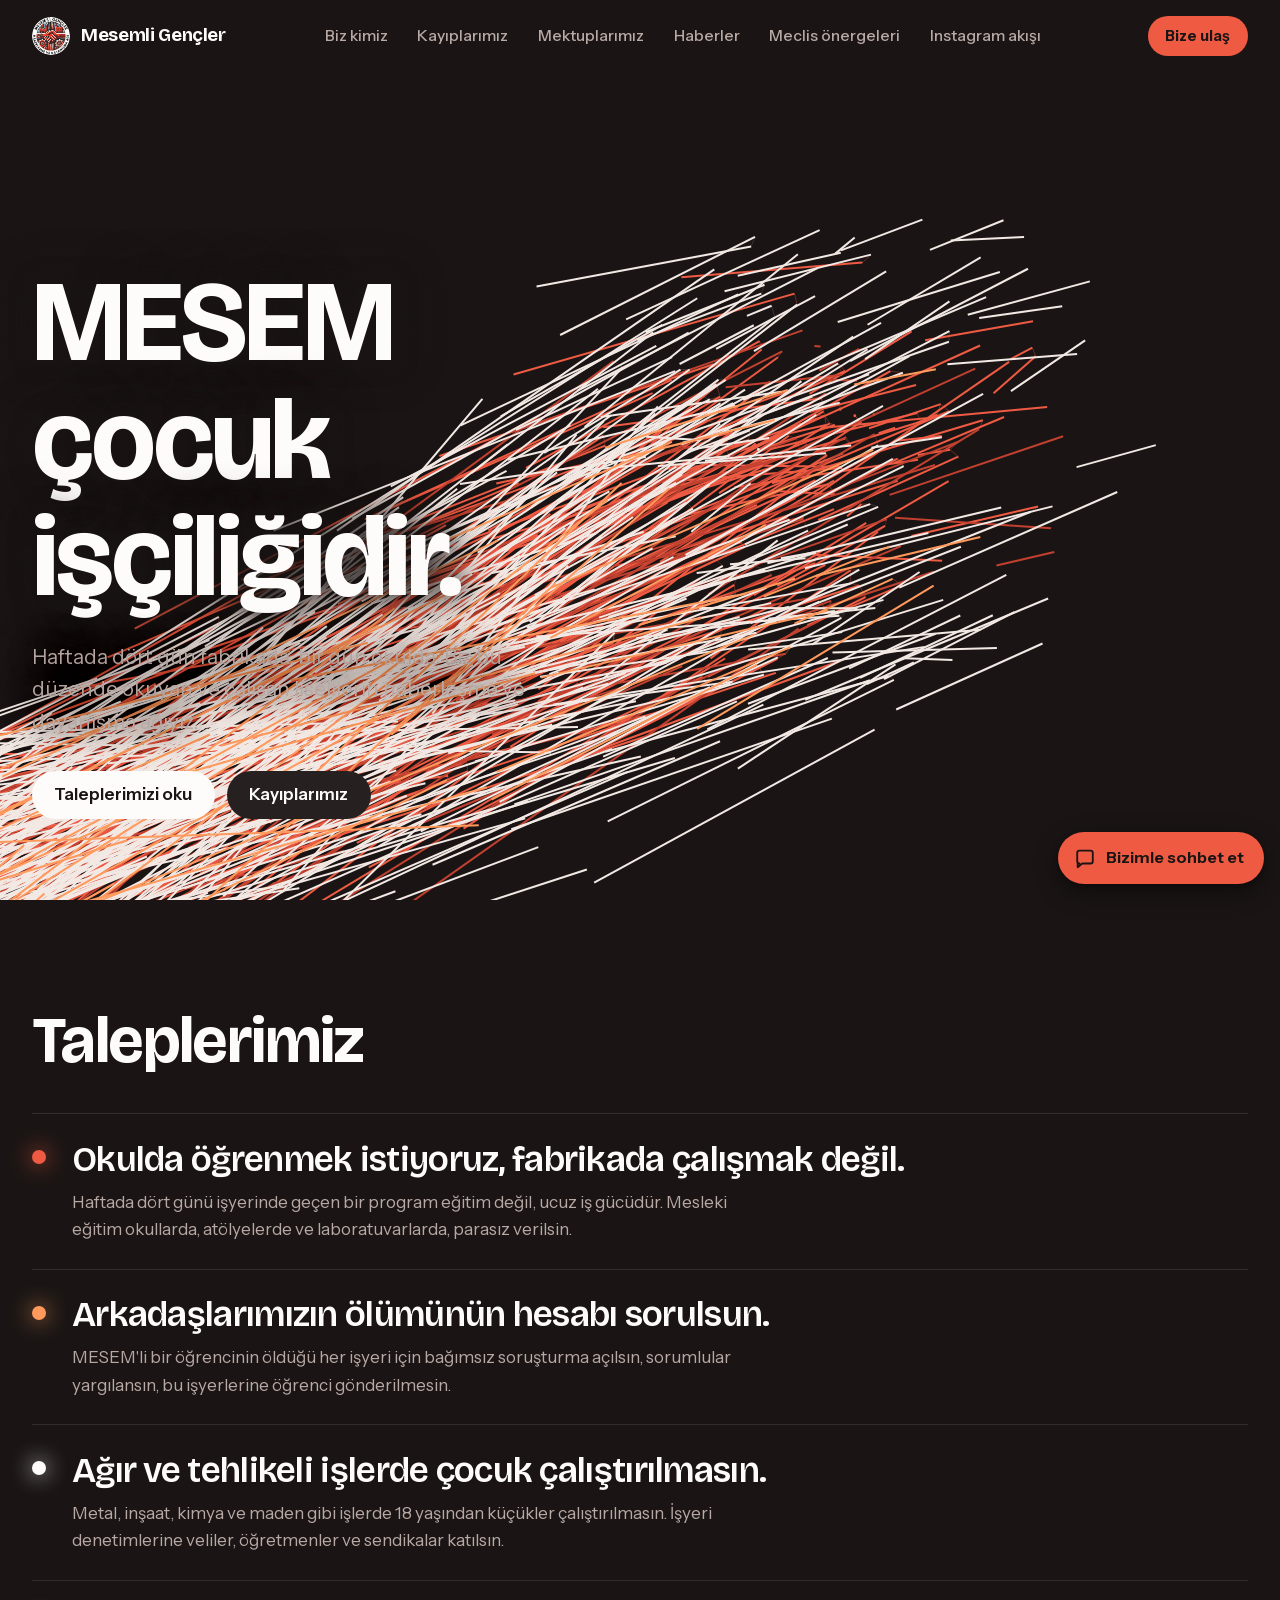
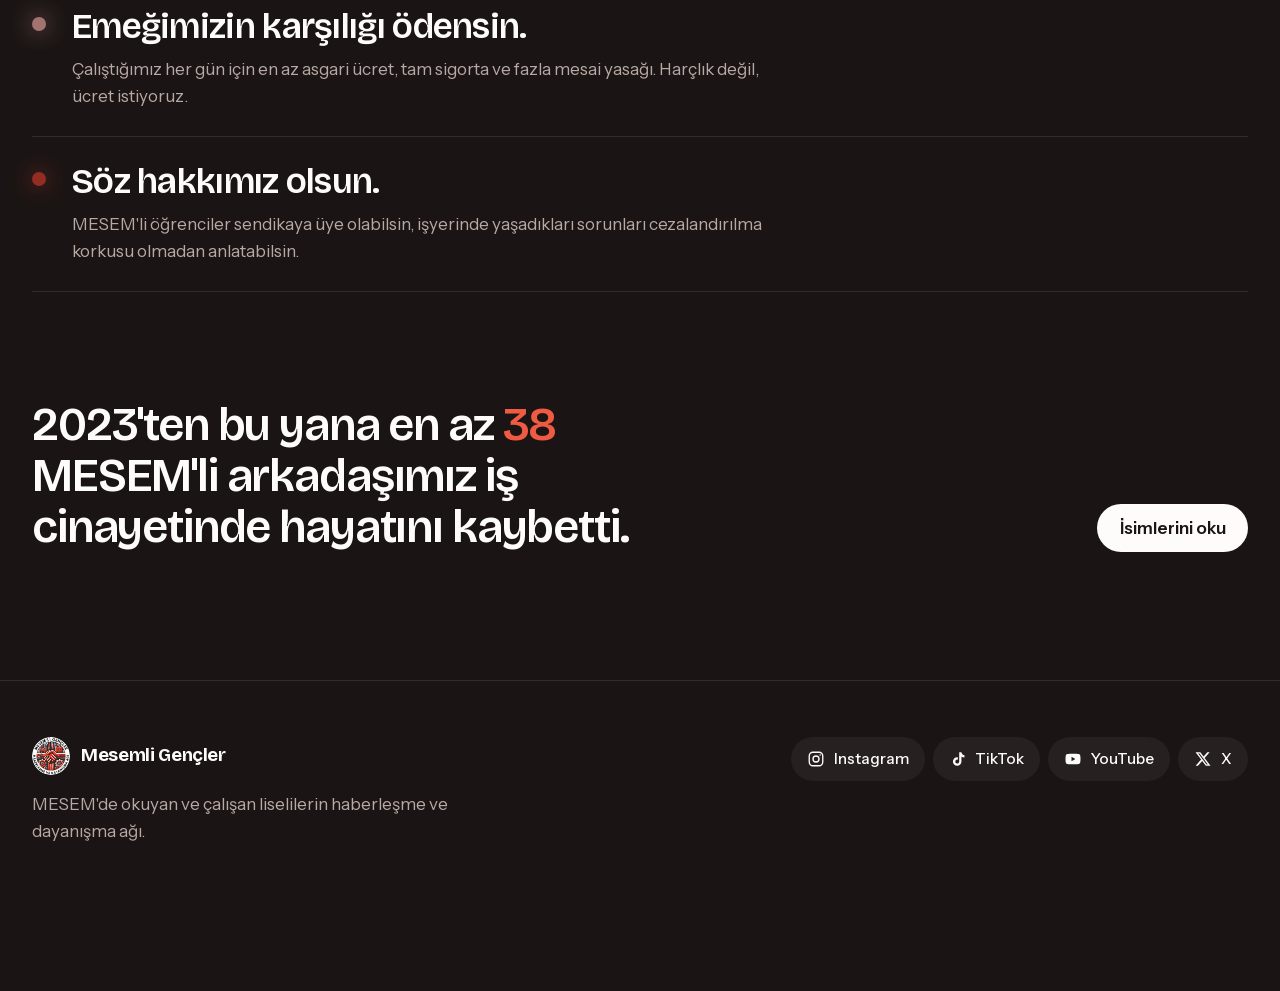
==== commit 1ce8dd45: "chore(devops): deploy to GitHub Pages on mesemligencler.com (#2) The Voltran copy was a trial; the s" ====
--- a/index.html
+++ b/index.html
@@ -10,19 +10,19 @@
   <link rel="stylesheet" href="css/site.css?v=202611180322">
 
   <!--meta-->
-  <link rel="canonical" href="https://voltran.space/mesemli-gencler/">
+  <link rel="canonical" href="https://mesemligencler.com/">
   <meta property="og:type" content="website">
   <meta property="og:locale" content="tr_TR">
   <meta property="og:site_name" content="Mesemli Gençler">
   <meta property="og:title" content="Mesemli Gençler">
   <meta property="og:description" content="MESEM çocuk işçiliğidir. MESEM&#x27;de okuyan ve çalışan liselilerin haberleşme ve dayanışma ağı.">
-  <meta property="og:url" content="https://voltran.space/mesemli-gencler/">
-  <meta property="og:image" content="https://voltran.space/mesemli-gencler/og.jpg">
+  <meta property="og:url" content="https://mesemligencler.com/">
+  <meta property="og:image" content="https://mesemligencler.com/og.jpg">
   <meta property="og:image:width" content="1200">
   <meta property="og:image:height" content="630">
   <meta property="og:image:alt" content="Mesemli Gençler: MESEM çocuk işçiliğidir.">
   <meta name="twitter:card" content="summary_large_image">
-  <link rel="stylesheet" href="css/bot.css?v=202611180322">
+  <link rel="stylesheet" href="css/bot.css?v=5">
   <!--/meta-->
 </head>
 <body data-page="home">
@@ -130,9 +130,9 @@
   <script src="js/pages/home.js?v=202611180322"></script>
 
   <!--bot-->
-  <script src="js/reveal.js?v=202611180322"></script>
-  <script src="js/bot-tree.js?v=202611180322"></script>
-  <script src="js/bot.js?v=202611180322"></script>
+  <script src="js/reveal.js?v=5"></script>
+  <script src="js/bot-tree.js?v=5"></script>
+  <script src="js/bot.js?v=5"></script>
   <!--/bot-->
 </body>
 </html>
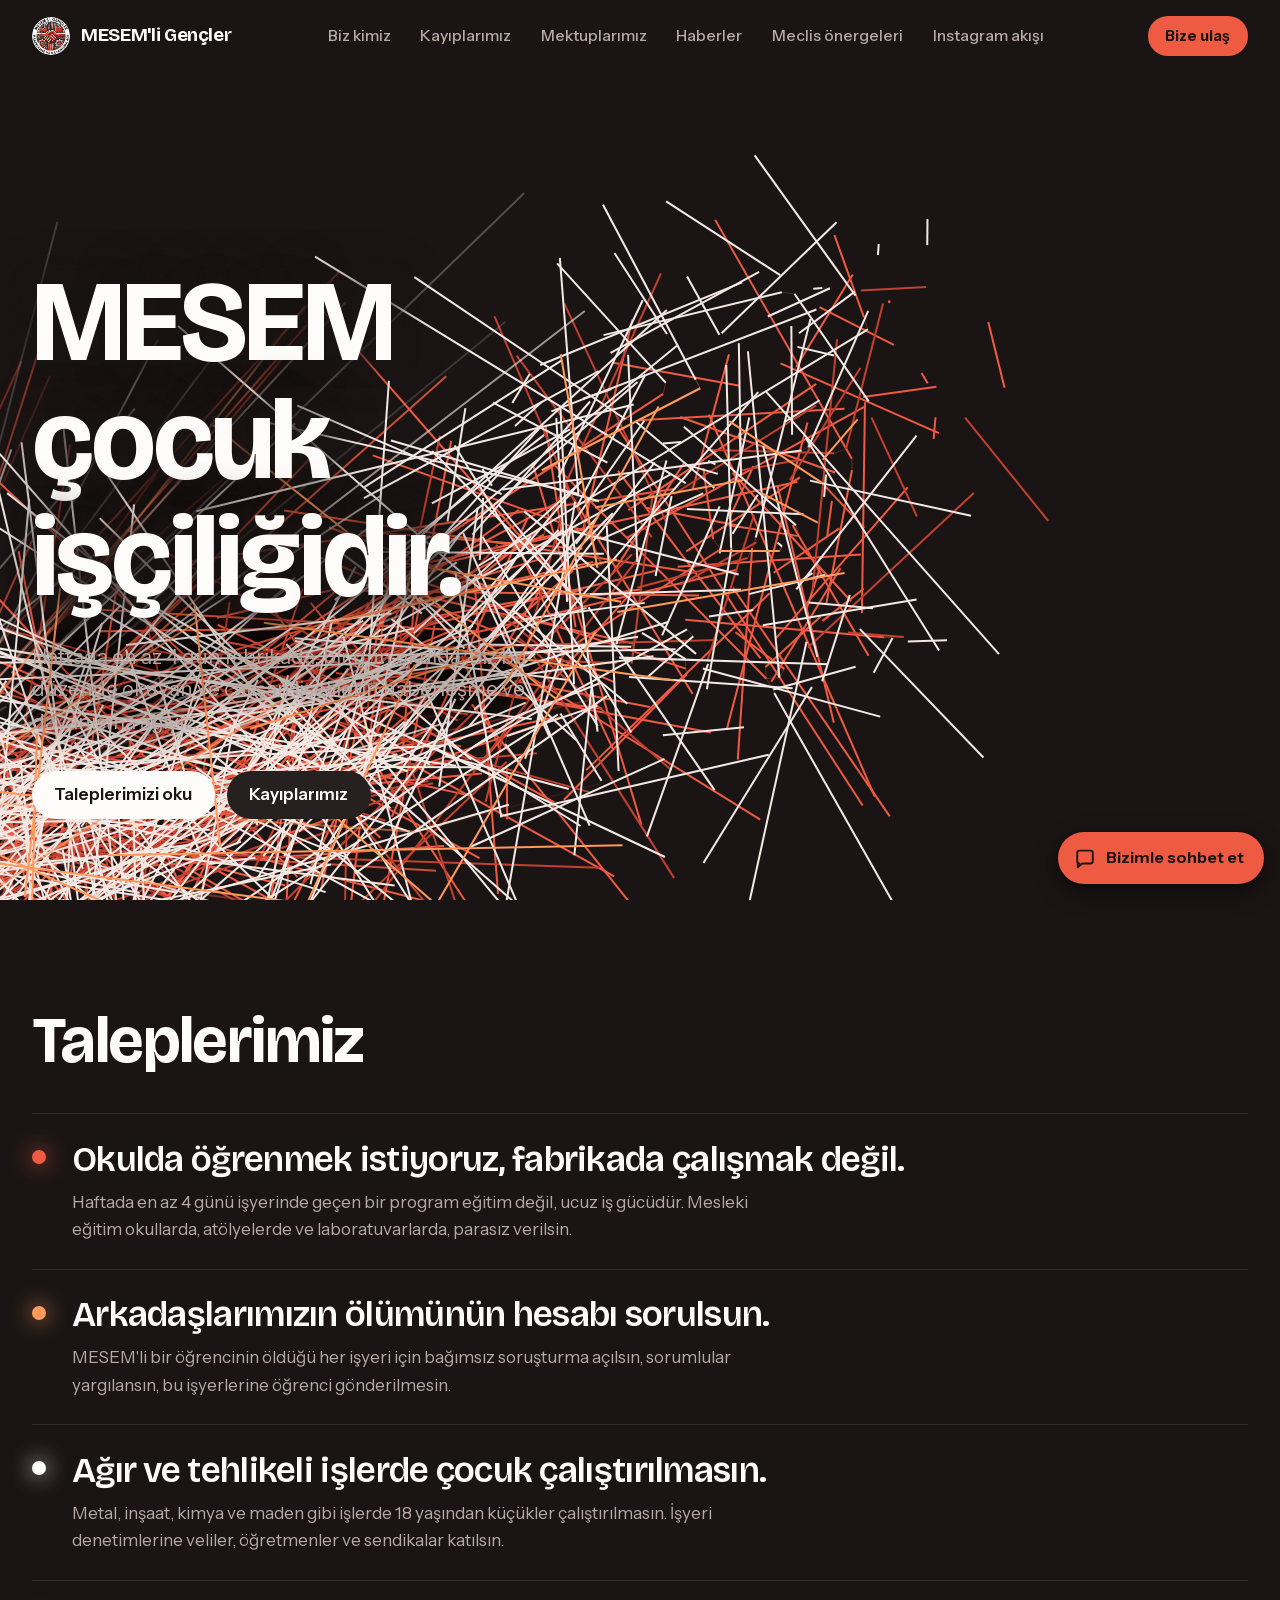
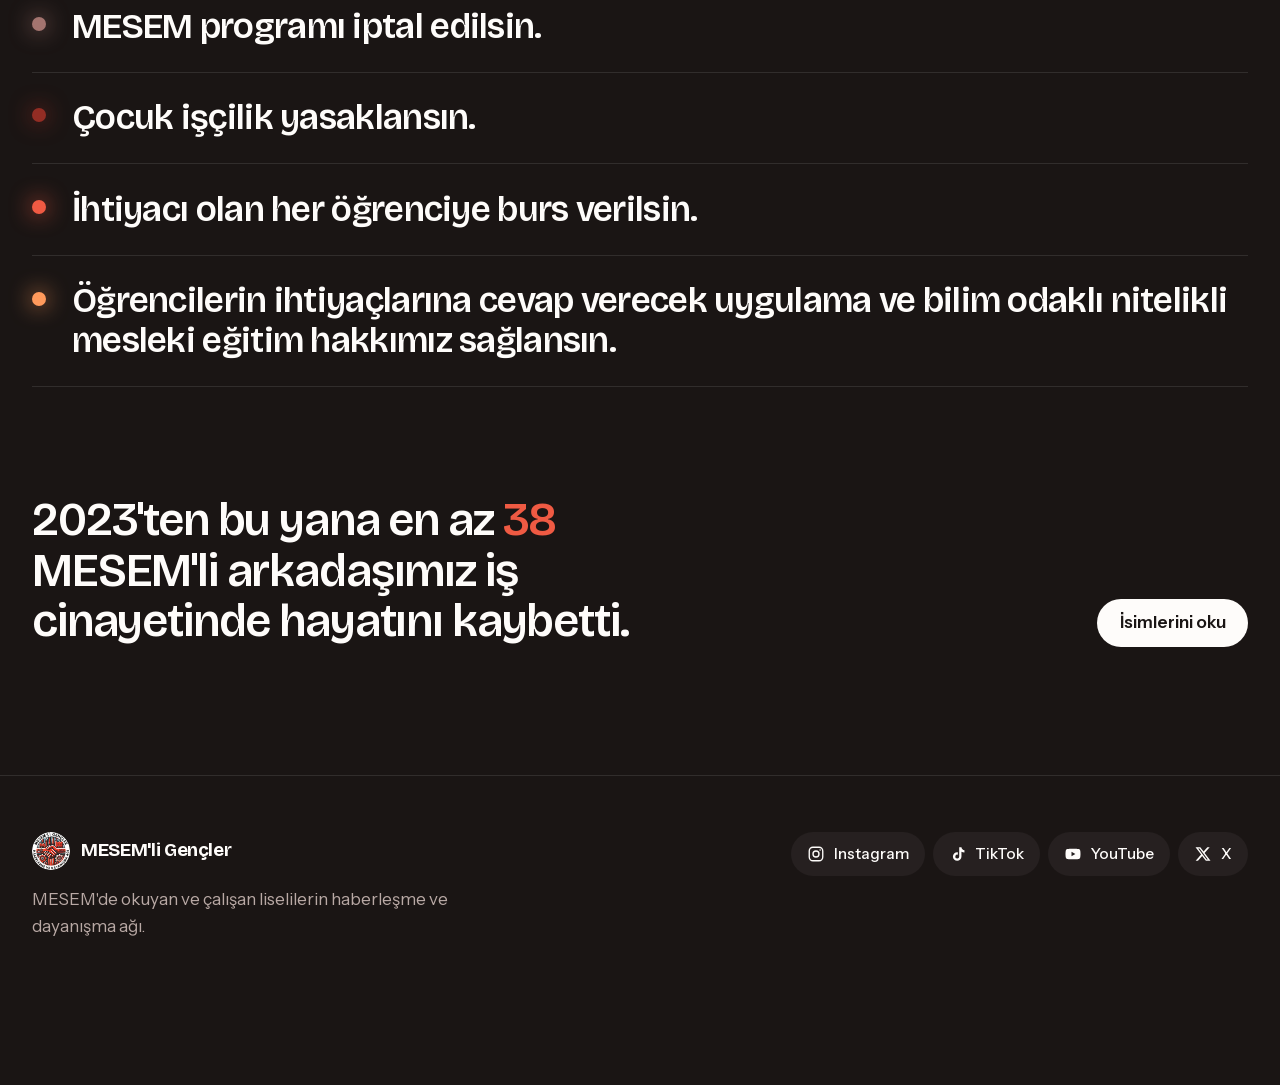
==== commit b09f3f48: "feat(frontend): rename site and update demands and work-days text (#4) Pages now say students work a" ====
--- a/index.html
+++ b/index.html
@@ -3,7 +3,7 @@
 <head>
   <meta charset="utf-8">
   <meta name="viewport" content="width=device-width, initial-scale=1">
-  <title>Mesemli Gençler</title>
+  <title>MESEM'li Gençler</title>
   <meta name="description" content="MESEM çocuk işçiliğidir. MESEM'de okuyan ve çalışan liselilerin haberleşme ve dayanışma ağı.">
   <meta name="theme-color" content="#1a1514">
   <link rel="icon" href="assets/logo/profile.jpg">
@@ -13,14 +13,14 @@
   <link rel="canonical" href="https://mesemligencler.com/">
   <meta property="og:type" content="website">
   <meta property="og:locale" content="tr_TR">
-  <meta property="og:site_name" content="Mesemli Gençler">
-  <meta property="og:title" content="Mesemli Gençler">
+  <meta property="og:site_name" content="MESEM'li Gençler">
+  <meta property="og:title" content="MESEM&#x27;li Gençler">
   <meta property="og:description" content="MESEM çocuk işçiliğidir. MESEM&#x27;de okuyan ve çalışan liselilerin haberleşme ve dayanışma ağı.">
   <meta property="og:url" content="https://mesemligencler.com/">
   <meta property="og:image" content="https://mesemligencler.com/og.jpg">
   <meta property="og:image:width" content="1200">
   <meta property="og:image:height" content="630">
-  <meta property="og:image:alt" content="Mesemli Gençler: MESEM çocuk işçiliğidir.">
+  <meta property="og:image:alt" content="MESEM&#x27;li Gençler: MESEM çocuk işçiliğidir.">
   <meta name="twitter:card" content="summary_large_image">
   <link rel="stylesheet" href="css/bot.css?v=5">
   <!--/meta-->
@@ -29,7 +29,7 @@
   <!--header-->
   <header class="site-header">
     <div class="wrap site-header__inner">
-      <a class="brand" href="./"><img src="assets/logo/profile.jpg" alt="" width="38" height="38">Mesemli Gençler</a>
+      <a class="brand" href="./"><img src="assets/logo/profile.jpg" alt="" width="38" height="38">MESEM'li Gençler</a>
       <nav class="nav" aria-label="Ana menü"><a href="biz-kimiz.html">Biz kimiz</a><a href="kayiplar.html">Kayıplarımız</a><a href="mektuplar.html">Mektuplarımız</a><a href="haberler.html">Haberler</a><a href="onergeler.html">Meclis önergeleri</a><a href="akis.html">Instagram akışı</a></nav>
       <div class="header-actions">
         <a class="nav-cta" href="iletisim.html">Bize ulaş</a>
@@ -50,7 +50,7 @@
       <canvas data-network aria-hidden="true"></canvas>
       <div class="wrap hero__content">
         <h1 id="hero-title">MESEM çocuk işçiliğidir.</h1>
-        <p class="hero__lead">Haftada dört gün fabrikada, bir gün okulda. Biz bu düzende okuyan ve çalışan liselilerin haberleşme ve dayanışma ağıyız.</p>
+        <p class="hero__lead">Haftada en az 4 gün fabrikada, bir gün okulda. Biz bu düzende okuyan ve çalışan liselilerin haberleşme ve dayanışma ağıyız.</p>
         <div class="hero__actions">
           <a class="btn" href="#talepler">Taleplerimizi oku</a>
           <a class="btn btn--ghost" href="kayiplar.html">Kayıplarımız</a>
@@ -66,7 +66,7 @@
             <span class="dot" aria-hidden="true"></span>
             <div>
               <strong>Okulda öğrenmek istiyoruz, fabrikada çalışmak değil.</strong>
-              <p>Haftada dört günü işyerinde geçen bir program eğitim değil, ucuz iş gücüdür. Mesleki eğitim okullarda, atölyelerde ve laboratuvarlarda, parasız verilsin.</p>
+              <p>Haftada en az 4 günü işyerinde geçen bir program eğitim değil, ucuz iş gücüdür. Mesleki eğitim okullarda, atölyelerde ve laboratuvarlarda, parasız verilsin.</p>
             </div>
           </li>
           <li style="--dot: var(--c3)">
@@ -86,15 +86,25 @@
           <li style="--dot: var(--c4)">
             <span class="dot" aria-hidden="true"></span>
             <div>
-              <strong>Emeğimizin karşılığı ödensin.</strong>
-              <p>Çalıştığımız her gün için en az asgari ücret, tam sigorta ve fazla mesai yasağı. Harçlık değil, ücret istiyoruz.</p>
+              <strong>MESEM programı iptal edilsin.</strong>
             </div>
           </li>
           <li style="--dot: var(--c2)">
             <span class="dot" aria-hidden="true"></span>
             <div>
-              <strong>Söz hakkımız olsun.</strong>
-              <p>MESEM'li öğrenciler sendikaya üye olabilsin, işyerinde yaşadıkları sorunları cezalandırılma korkusu olmadan anlatabilsin.</p>
+              <strong>Çocuk işçilik yasaklansın.</strong>
+            </div>
+          </li>
+          <li style="--dot: var(--c1)">
+            <span class="dot" aria-hidden="true"></span>
+            <div>
+              <strong>İhtiyacı olan her öğrenciye burs verilsin.</strong>
+            </div>
+          </li>
+          <li style="--dot: var(--c3)">
+            <span class="dot" aria-hidden="true"></span>
+            <div>
+              <strong>Öğrencilerin ihtiyaçlarına cevap verecek uygulama ve bilim odaklı nitelikli mesleki eğitim hakkımız sağlansın.</strong>
             </div>
           </li>
         </ul>
@@ -113,7 +123,7 @@
     <div class="wrap">
       <div class="site-footer__top">
         <div class="site-footer__brand">
-          <a class="brand" href="./"><img src="assets/logo/profile.jpg" alt="" width="38" height="38">Mesemli Gençler</a>
+          <a class="brand" href="./"><img src="assets/logo/profile.jpg" alt="" width="38" height="38">MESEM'li Gençler</a>
           <p>MESEM'de okuyan ve çalışan liselilerin haberleşme ve dayanışma ağı.</p>
         </div>
         <div class="social"><a href="https://www.instagram.com/mesemligencler/" target="_blank" rel="noopener"><svg viewBox="0 0 24 24" fill="none" stroke="currentColor" stroke-width="1.8" aria-hidden="true"><rect x="3" y="3" width="18" height="18" rx="5"/><circle cx="12" cy="12" r="4"/><circle cx="17.5" cy="6.5" r="1" fill="currentColor" stroke="none"/></svg><span>Instagram</span></a><a href="https://www.tiktok.com/@mesemligencler" target="_blank" rel="noopener"><svg viewBox="0 0 24 24" fill="currentColor" aria-hidden="true"><path d="M16.6 3c.4 2.2 1.8 3.7 4 4v3.1c-1.5 0-2.9-.4-4-1.1v6.3a5.7 5.7 0 1 1-5.7-5.7c.3 0 .6 0 .9.1v3.2a2.6 2.6 0 1 0 1.8 2.4V3h3Z"/></svg><span>TikTok</span></a><a href="https://www.youtube.com/@MESEMliGencler2024" target="_blank" rel="noopener"><svg viewBox="0 0 24 24" fill="currentColor" aria-hidden="true"><path d="M21.6 7.2a2.5 2.5 0 0 0-1.8-1.8C18.2 5 12 5 12 5s-6.2 0-7.8.4A2.5 2.5 0 0 0 2.4 7.2C2 8.8 2 12 2 12s0 3.2.4 4.8a2.5 2.5 0 0 0 1.8 1.8C5.8 19 12 19 12 19s6.2 0 7.8-.4a2.5 2.5 0 0 0 1.8-1.8c.4-1.6.4-4.8.4-4.8s0-3.2-.4-4.8ZM10 15V9l5.2 3L10 15Z"/></svg><span>YouTube</span></a><a href="https://x.com/mesemligencler" target="_blank" rel="noopener"><svg viewBox="0 0 24 24" fill="currentColor" aria-hidden="true"><path d="M17.8 3h3.1l-6.8 7.7L22 21h-6.2l-4.9-6.3L5.3 21H2.2l7.3-8.3L2 3h6.4l4.4 5.8L17.8 3Zm-1.1 16.2h1.7L7.4 4.7H5.6l11.1 14.5Z"/></svg><span>X</span></a></div>
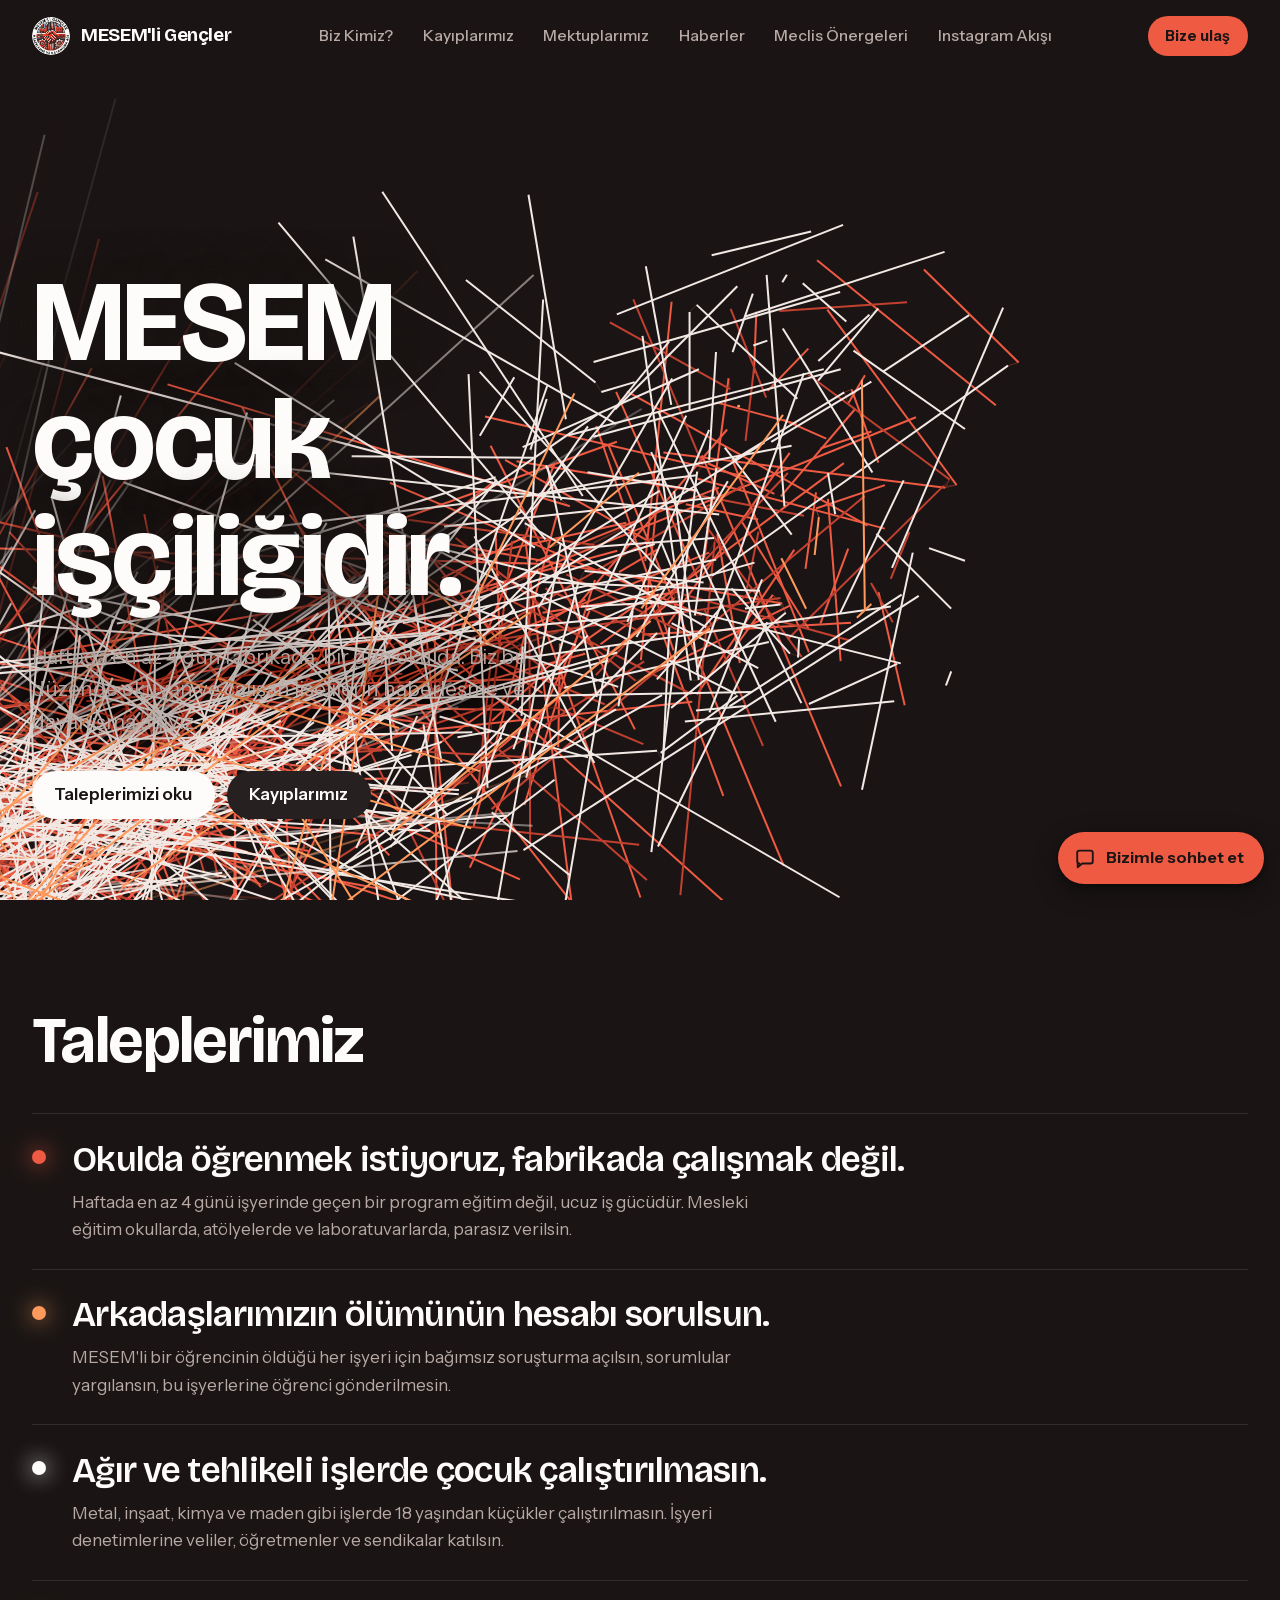
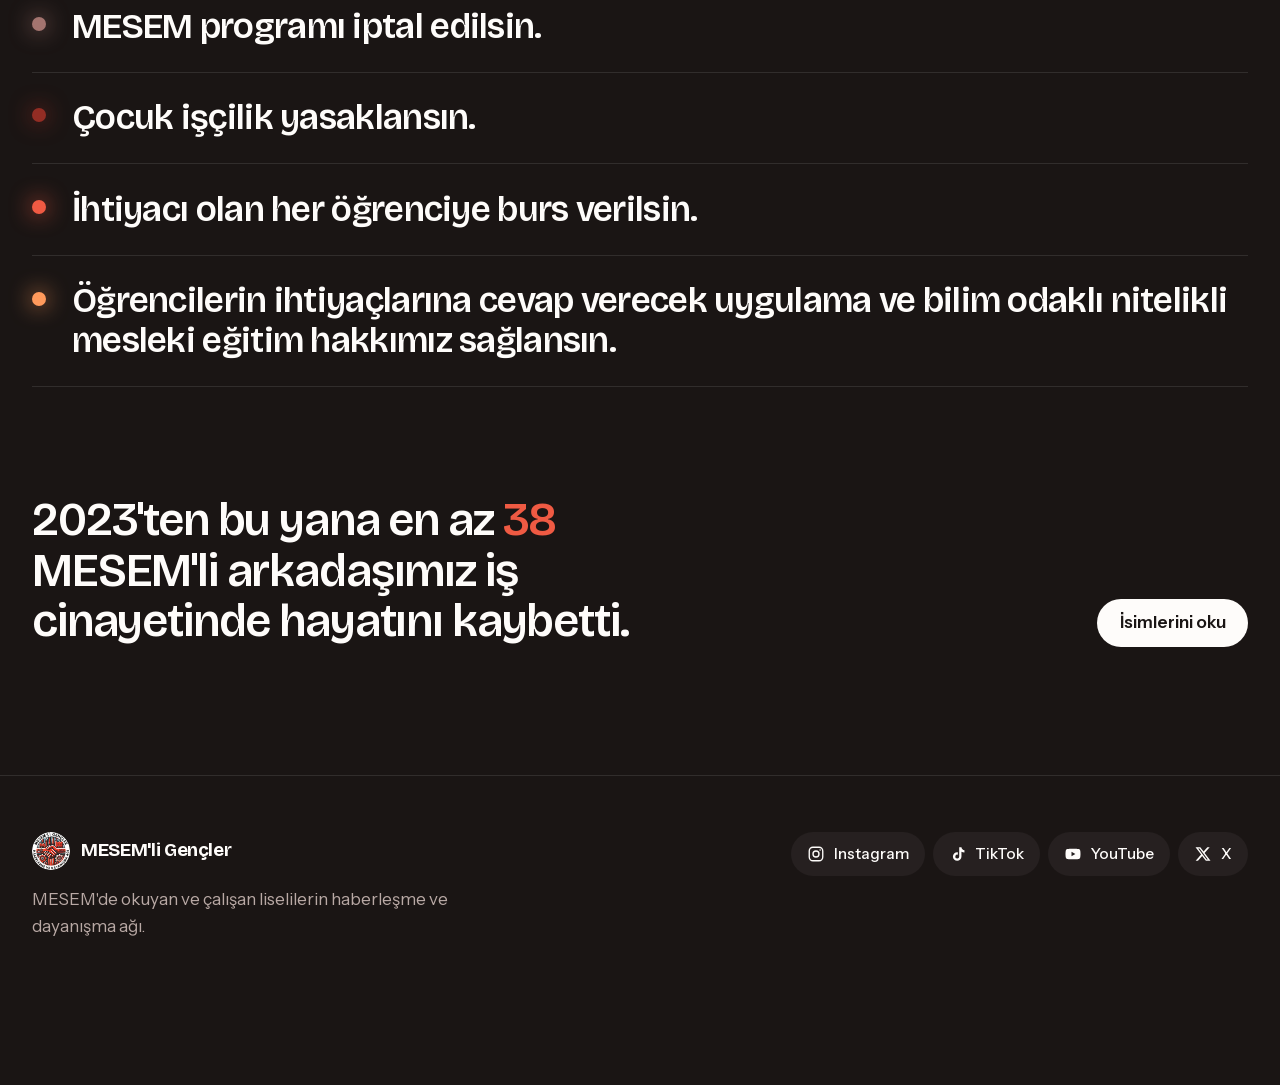
==== commit ffa43606: "fix(frontend): capitalize menu labels and page titles" ====
--- a/index.html
+++ b/index.html
@@ -30,7 +30,7 @@
   <header class="site-header">
     <div class="wrap site-header__inner">
       <a class="brand" href="./"><img src="assets/logo/profile.jpg" alt="" width="38" height="38">MESEM'li Gençler</a>
-      <nav class="nav" aria-label="Ana menü"><a href="biz-kimiz.html">Biz kimiz</a><a href="kayiplar.html">Kayıplarımız</a><a href="mektuplar.html">Mektuplarımız</a><a href="haberler.html">Haberler</a><a href="onergeler.html">Meclis önergeleri</a><a href="akis.html">Instagram akışı</a></nav>
+      <nav class="nav" aria-label="Ana menü"><a href="biz-kimiz.html">Biz Kimiz?</a><a href="kayiplar.html">Kayıplarımız</a><a href="mektuplar.html">Mektuplarımız</a><a href="haberler.html">Haberler</a><a href="onergeler.html">Meclis Önergeleri</a><a href="akis.html">Instagram Akışı</a></nav>
       <div class="header-actions">
         <a class="nav-cta" href="iletisim.html">Bize ulaş</a>
         
@@ -39,7 +39,7 @@
     </div>
   </header>
   <div class="mobile-menu" id="mobile-menu">
-    <nav aria-label="Mobil menü"><a href="./" aria-current="page">Talepler</a><a href="biz-kimiz.html">Biz kimiz</a><a href="kayiplar.html">Kayıplarımız</a><a href="mektuplar.html">Mektuplarımız</a><a href="haberler.html">Haberler</a><a href="onergeler.html">Meclis önergeleri</a><a href="akis.html">Instagram akışı</a></nav>
+    <nav aria-label="Mobil menü"><a href="./" aria-current="page">Talepler</a><a href="biz-kimiz.html">Biz Kimiz?</a><a href="kayiplar.html">Kayıplarımız</a><a href="mektuplar.html">Mektuplarımız</a><a href="haberler.html">Haberler</a><a href="onergeler.html">Meclis Önergeleri</a><a href="akis.html">Instagram Akışı</a></nav>
     <a class="mobile-menu__cta" href="iletisim.html">Bize ulaş</a>
     <div class="social"><a href="https://www.instagram.com/mesemligencler/" target="_blank" rel="noopener"><svg viewBox="0 0 24 24" fill="none" stroke="currentColor" stroke-width="1.8" aria-hidden="true"><rect x="3" y="3" width="18" height="18" rx="5"/><circle cx="12" cy="12" r="4"/><circle cx="17.5" cy="6.5" r="1" fill="currentColor" stroke="none"/></svg><span>Instagram</span></a><a href="https://www.tiktok.com/@mesemligencler" target="_blank" rel="noopener"><svg viewBox="0 0 24 24" fill="currentColor" aria-hidden="true"><path d="M16.6 3c.4 2.2 1.8 3.7 4 4v3.1c-1.5 0-2.9-.4-4-1.1v6.3a5.7 5.7 0 1 1-5.7-5.7c.3 0 .6 0 .9.1v3.2a2.6 2.6 0 1 0 1.8 2.4V3h3Z"/></svg><span>TikTok</span></a><a href="https://www.youtube.com/@MESEMliGencler2024" target="_blank" rel="noopener"><svg viewBox="0 0 24 24" fill="currentColor" aria-hidden="true"><path d="M21.6 7.2a2.5 2.5 0 0 0-1.8-1.8C18.2 5 12 5 12 5s-6.2 0-7.8.4A2.5 2.5 0 0 0 2.4 7.2C2 8.8 2 12 2 12s0 3.2.4 4.8a2.5 2.5 0 0 0 1.8 1.8C5.8 19 12 19 12 19s6.2 0 7.8-.4a2.5 2.5 0 0 0 1.8-1.8c.4-1.6.4-4.8.4-4.8s0-3.2-.4-4.8ZM10 15V9l5.2 3L10 15Z"/></svg><span>YouTube</span></a><a href="https://x.com/mesemligencler" target="_blank" rel="noopener"><svg viewBox="0 0 24 24" fill="currentColor" aria-hidden="true"><path d="M17.8 3h3.1l-6.8 7.7L22 21h-6.2l-4.9-6.3L5.3 21H2.2l7.3-8.3L2 3h6.4l4.4 5.8L17.8 3Zm-1.1 16.2h1.7L7.4 4.7H5.6l11.1 14.5Z"/></svg><span>X</span></a></div>
   </div>
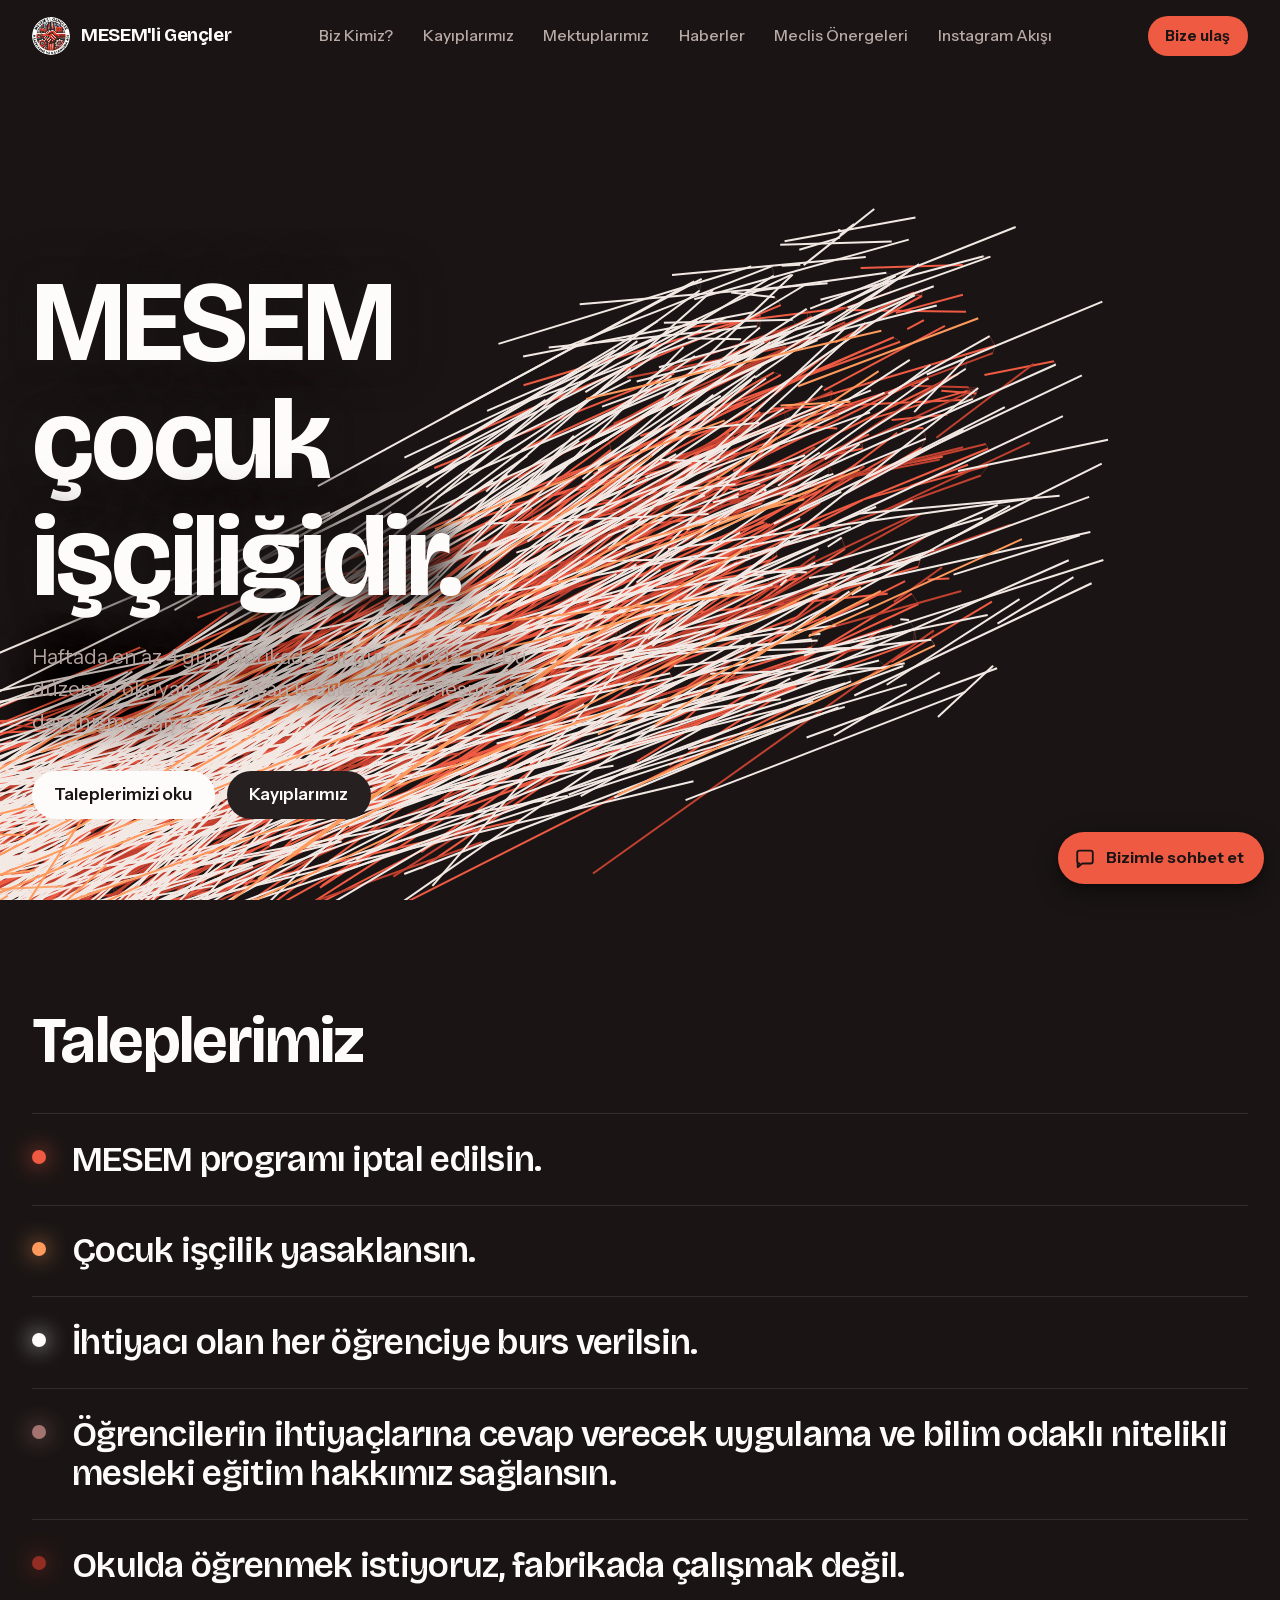
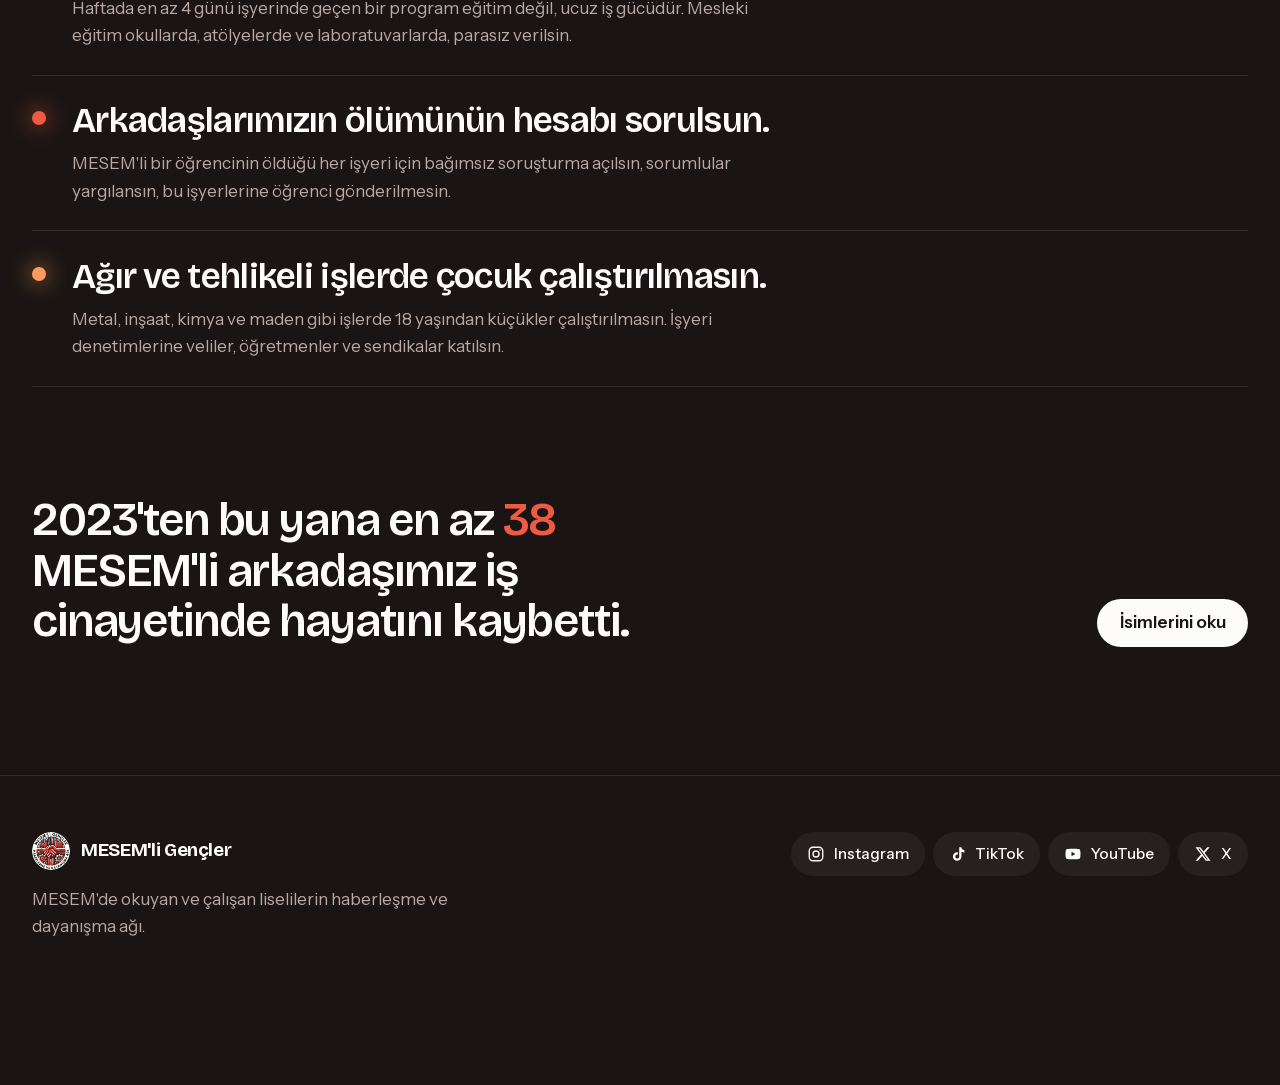
==== commit f26ed7b5: "fix(frontend): move the first three demands to the end of the list" ====
--- a/index.html
+++ b/index.html
@@ -65,46 +65,46 @@
           <li style="--dot: var(--c1)">
             <span class="dot" aria-hidden="true"></span>
             <div>
+              <strong>MESEM programı iptal edilsin.</strong>
+            </div>
+          </li>
+          <li style="--dot: var(--c3)">
+            <span class="dot" aria-hidden="true"></span>
+            <div>
+              <strong>Çocuk işçilik yasaklansın.</strong>
+            </div>
+          </li>
+          <li style="--dot: var(--ink)">
+            <span class="dot" aria-hidden="true"></span>
+            <div>
+              <strong>İhtiyacı olan her öğrenciye burs verilsin.</strong>
+            </div>
+          </li>
+          <li style="--dot: var(--c4)">
+            <span class="dot" aria-hidden="true"></span>
+            <div>
+              <strong>Öğrencilerin ihtiyaçlarına cevap verecek uygulama ve bilim odaklı nitelikli mesleki eğitim hakkımız sağlansın.</strong>
+            </div>
+          </li>
+          <li style="--dot: var(--c2)">
+            <span class="dot" aria-hidden="true"></span>
+            <div>
               <strong>Okulda öğrenmek istiyoruz, fabrikada çalışmak değil.</strong>
               <p>Haftada en az 4 günü işyerinde geçen bir program eğitim değil, ucuz iş gücüdür. Mesleki eğitim okullarda, atölyelerde ve laboratuvarlarda, parasız verilsin.</p>
             </div>
           </li>
-          <li style="--dot: var(--c3)">
+          <li style="--dot: var(--c1)">
             <span class="dot" aria-hidden="true"></span>
             <div>
               <strong>Arkadaşlarımızın ölümünün hesabı sorulsun.</strong>
               <p>MESEM'li bir öğrencinin öldüğü her işyeri için bağımsız soruşturma açılsın, sorumlular yargılansın, bu işyerlerine öğrenci gönderilmesin.</p>
             </div>
           </li>
-          <li style="--dot: var(--ink)">
+          <li style="--dot: var(--c3)">
             <span class="dot" aria-hidden="true"></span>
             <div>
               <strong>Ağır ve tehlikeli işlerde çocuk çalıştırılmasın.</strong>
               <p>Metal, inşaat, kimya ve maden gibi işlerde 18 yaşından küçükler çalıştırılmasın. İşyeri denetimlerine veliler, öğretmenler ve sendikalar katılsın.</p>
-            </div>
-          </li>
-          <li style="--dot: var(--c4)">
-            <span class="dot" aria-hidden="true"></span>
-            <div>
-              <strong>MESEM programı iptal edilsin.</strong>
-            </div>
-          </li>
-          <li style="--dot: var(--c2)">
-            <span class="dot" aria-hidden="true"></span>
-            <div>
-              <strong>Çocuk işçilik yasaklansın.</strong>
-            </div>
-          </li>
-          <li style="--dot: var(--c1)">
-            <span class="dot" aria-hidden="true"></span>
-            <div>
-              <strong>İhtiyacı olan her öğrenciye burs verilsin.</strong>
-            </div>
-          </li>
-          <li style="--dot: var(--c3)">
-            <span class="dot" aria-hidden="true"></span>
-            <div>
-              <strong>Öğrencilerin ihtiyaçlarına cevap verecek uygulama ve bilim odaklı nitelikli mesleki eğitim hakkımız sağlansın.</strong>
             </div>
           </li>
         </ul>
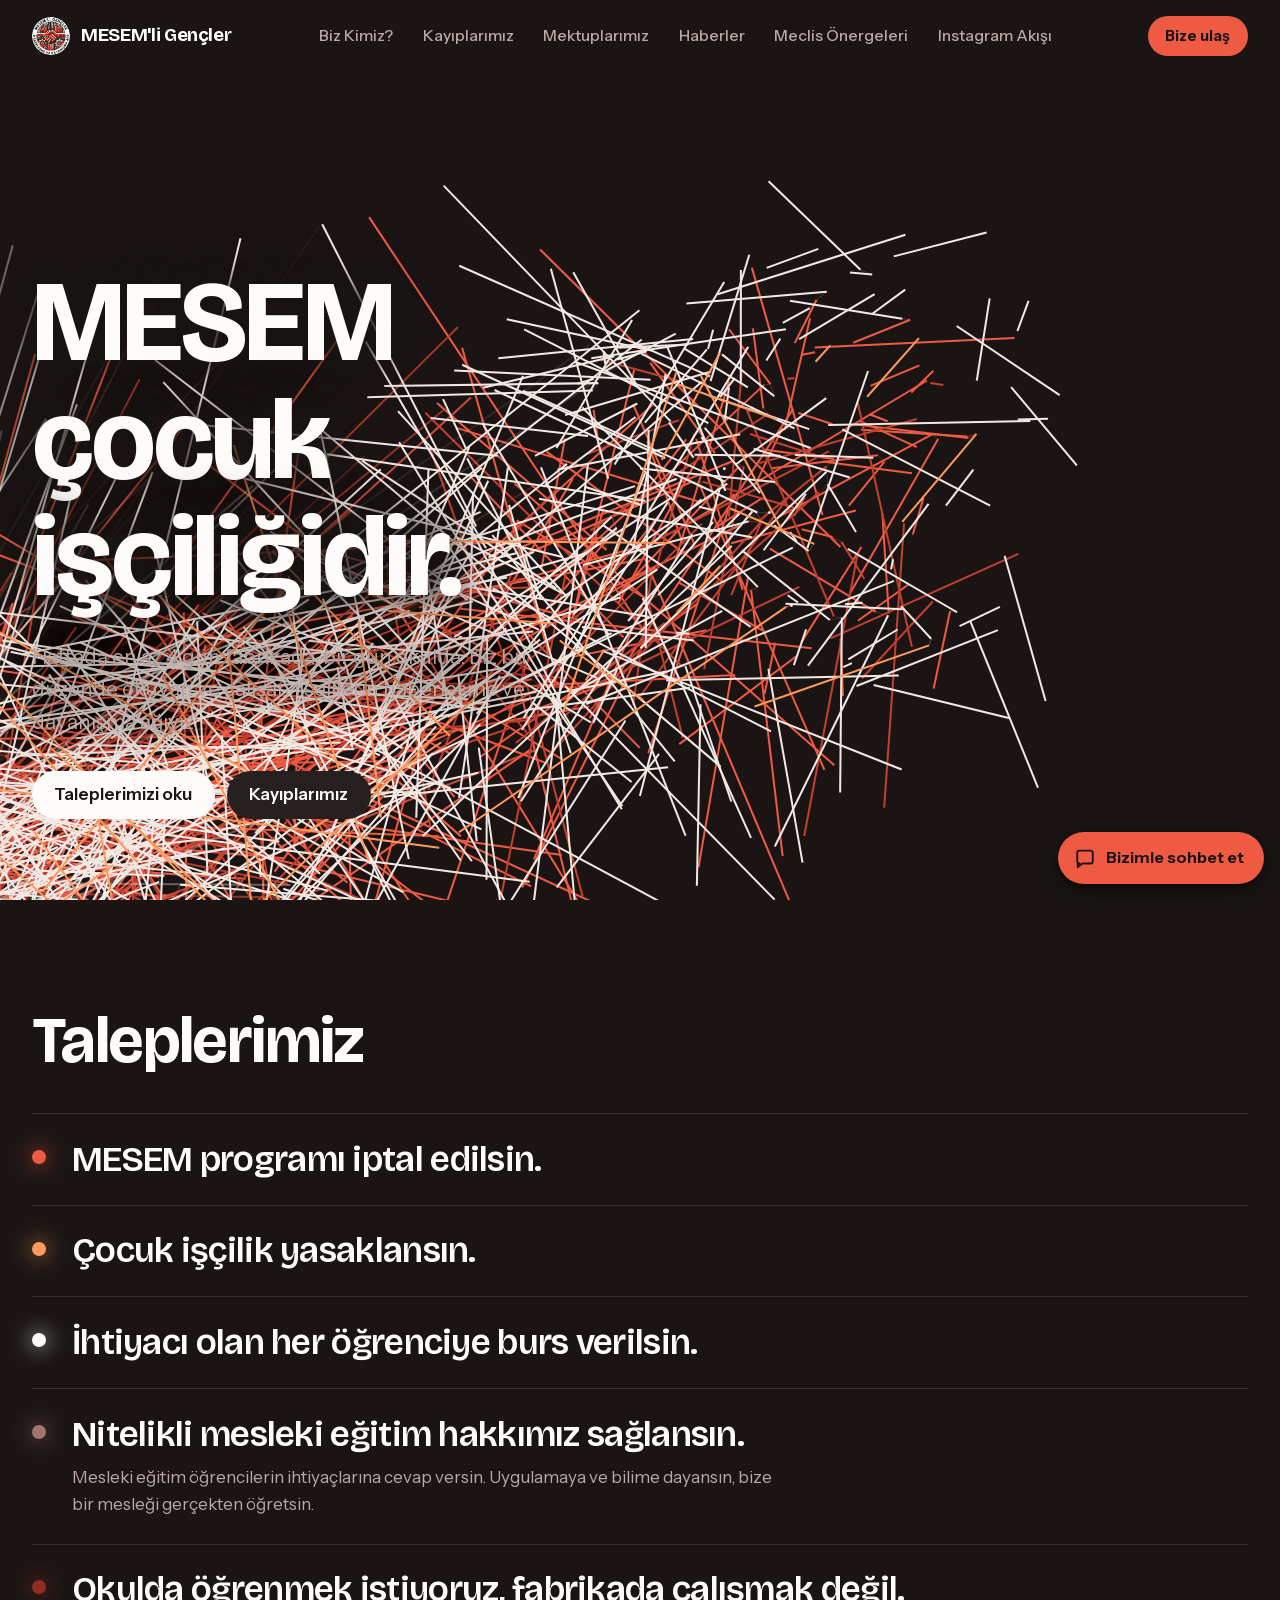
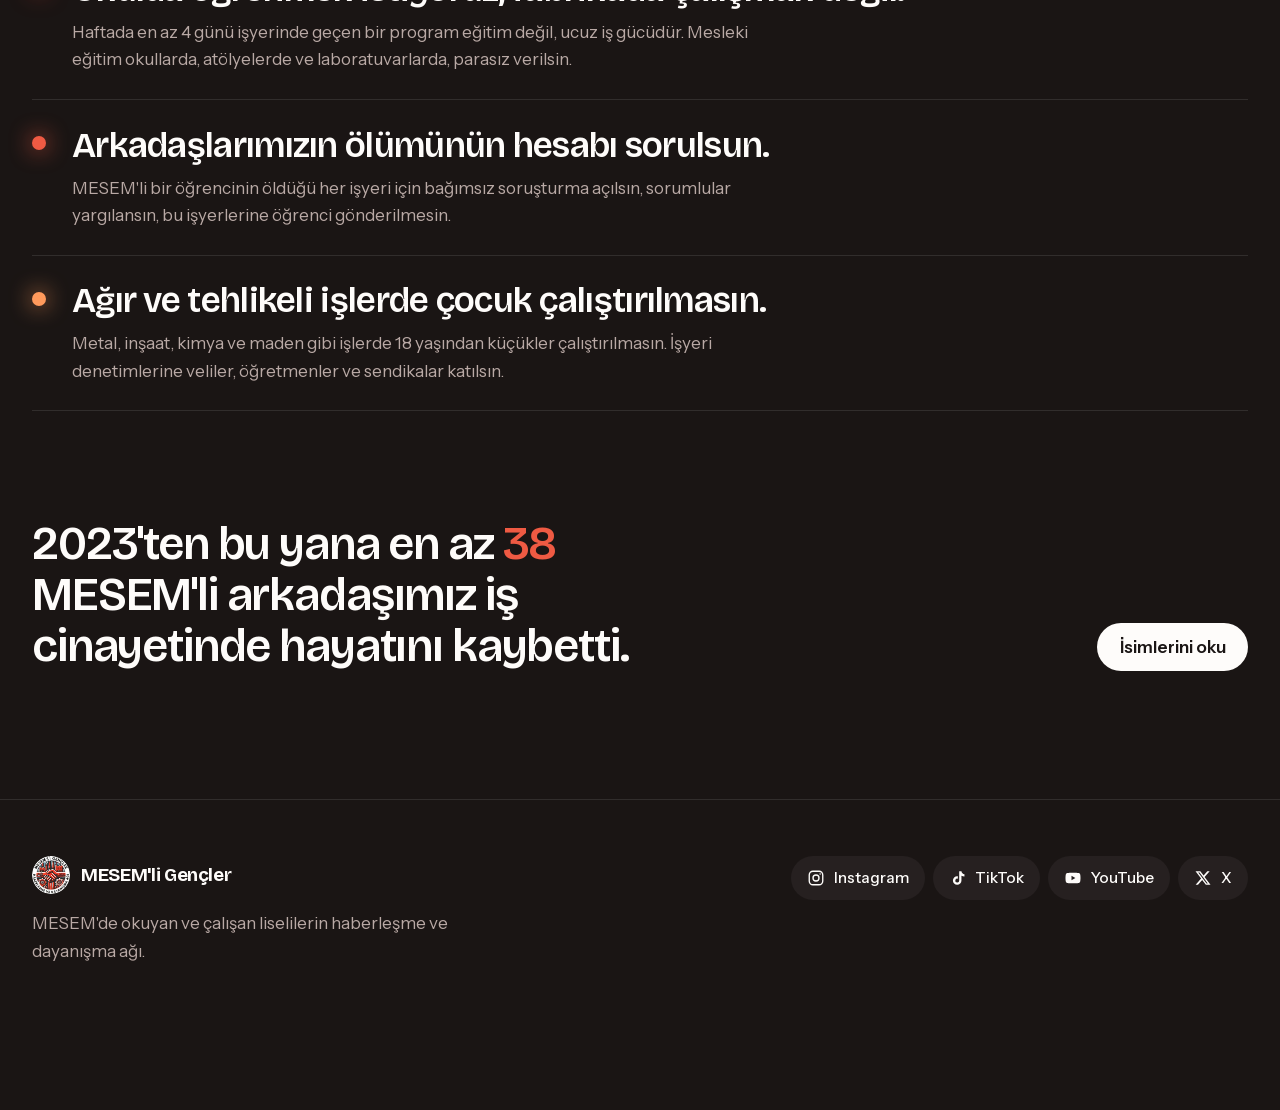
==== commit 1165e5ff: "fix(frontend): split the vocational training demand into title and text" ====
--- a/index.html
+++ b/index.html
@@ -83,7 +83,8 @@
           <li style="--dot: var(--c4)">
             <span class="dot" aria-hidden="true"></span>
             <div>
-              <strong>Öğrencilerin ihtiyaçlarına cevap verecek uygulama ve bilim odaklı nitelikli mesleki eğitim hakkımız sağlansın.</strong>
+              <strong>Nitelikli mesleki eğitim hakkımız sağlansın.</strong>
+              <p>Mesleki eğitim öğrencilerin ihtiyaçlarına cevap versin. Uygulamaya ve bilime dayansın, bize bir mesleği gerçekten öğretsin.</p>
             </div>
           </li>
           <li style="--dot: var(--c2)">
